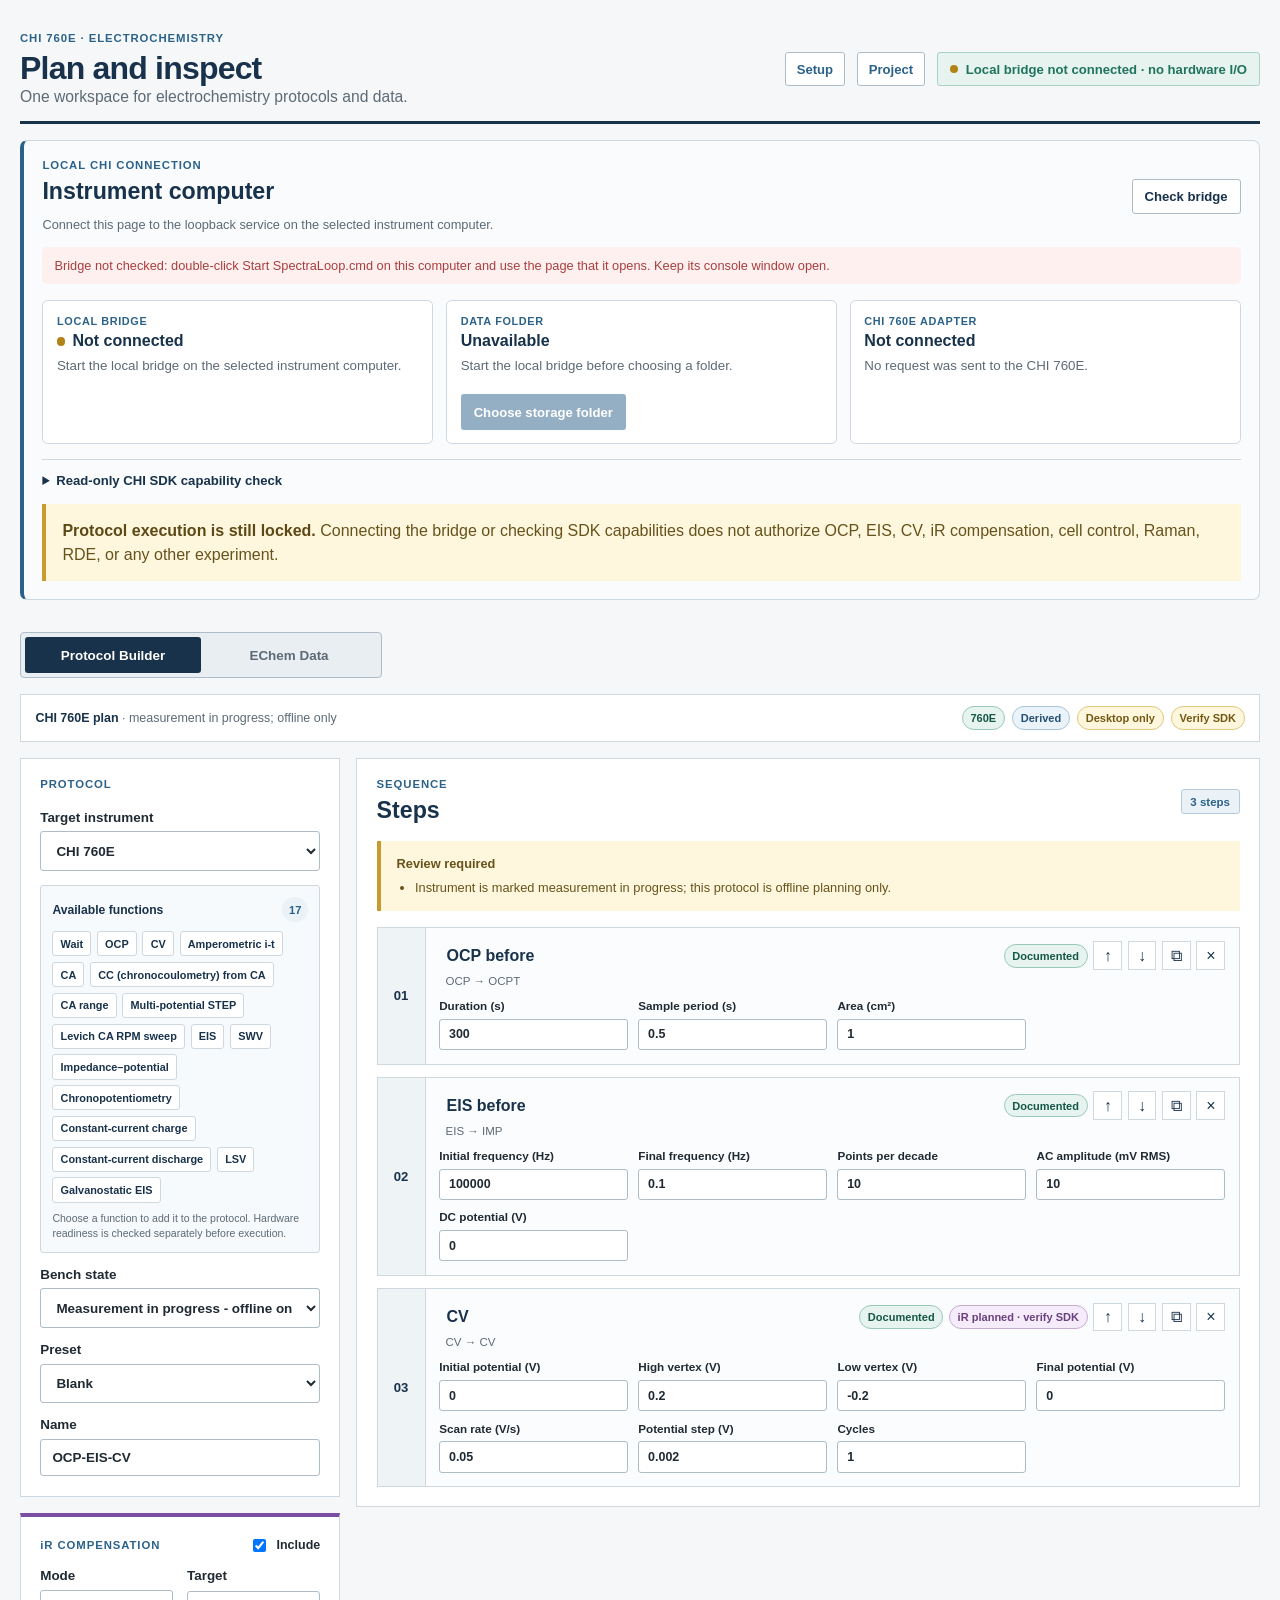
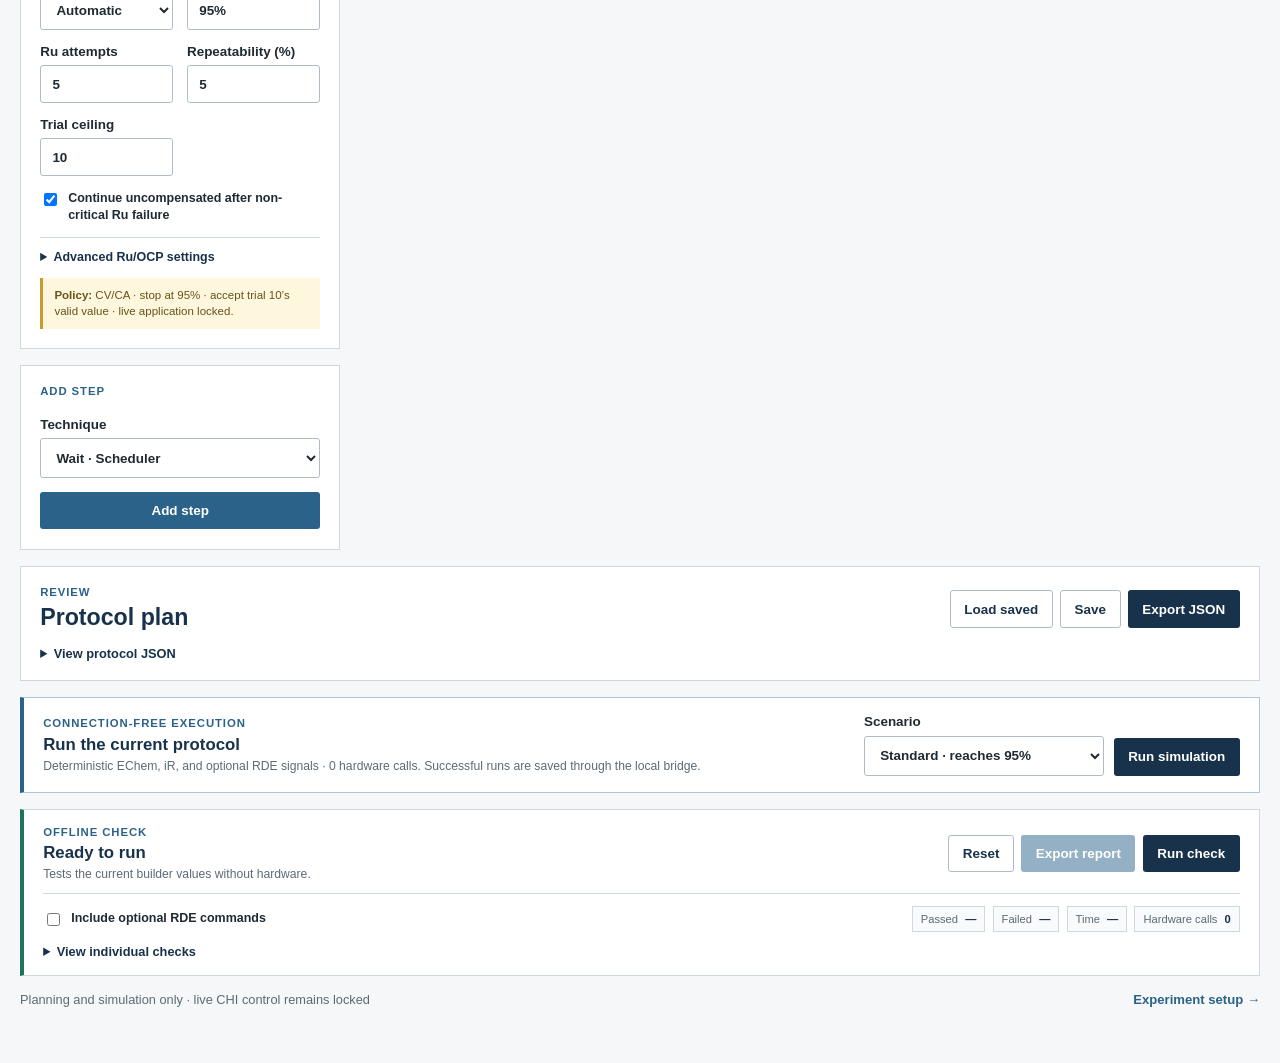
==== SpectraLoop/echem.html @ b23d64cd "Save EChem-only browser simulations" ====
<!doctype html>
<html lang="en">
  <head>
    <meta charset="utf-8" />
    <meta name="viewport" content="width=device-width, initial-scale=1" />
    <meta name="description" content="Build CHI 760B, 760D, and 760E protocols and inspect electrochemistry simulation data." />
    <title>SpectraLoop — Electrochemistry</title>
    <meta name="theme-color" content="#061b3b" />
    <link rel="icon" href="assets/favicon.png?v=2" type="image/png" sizes="512x512" />
    <link rel="stylesheet" href="styles.css?v=echem-ec-only-1" />
  </head>
  <body>
    <main class="shell wide-shell">
      <header class="hero compact-hero">
        <div class="title-block">
          <p class="eyebrow">CHI 760E · ELECTROCHEMISTRY</p>
          <h1>Plan and inspect</h1>
          <p class="subtitle">One workspace for electrochemistry protocols and data.</p>
        </div>
        <div class="header-actions">
          <a class="site-link" href="setup.html">Setup</a>
          <a class="site-link" href="index.html">Project</a>
          <div class="safe-status" id="echem-bridge-summary"><span class="status-dot amber"></span>Local bridge not connected · no hardware I/O</div>
        </div>
      </header>

      <section class="bridge-panel echem-bridge-panel" aria-labelledby="echem-bridge-heading">
        <div class="bridge-heading">
          <div>
            <p class="eyebrow">LOCAL CHI CONNECTION</p>
            <h2 id="echem-bridge-heading">Instrument computer</h2>
            <p class="card-note">Connect this page to the loopback service on the selected instrument computer.</p>
          </div>
          <button class="button ghost compact-button" id="echem-refresh-bridge" type="button">Check bridge</button>
        </div>
        <p id="echem-bridge-check-status" class="bridge-check-status" role="status" aria-live="polite">Bridge has not been contacted from this browser session.</p>
        <div class="bridge-grid">
          <div class="bridge-item">
            <span class="bridge-label">Local bridge</span>
            <strong id="echem-bridge-state"><span class="status-dot amber"></span>Not connected</strong>
            <small id="echem-bridge-detail">Open this page using <em>Start SpectraLoop.cmd</em> on the instrument computer.</small>
          </div>
          <div class="bridge-item">
            <span class="bridge-label">Data folder</span>
            <strong id="echem-storage-state">Not selected</strong>
            <small id="echem-storage-detail">The selected folder is managed locally and is not exposed to the public site.</small>
            <button class="button secondary compact-button" id="echem-select-storage" type="button" disabled>Choose storage folder</button>
          </div>
          <div class="bridge-item">
            <span class="bridge-label" id="echem-instrument-label">Selected CHI instrument</span>
            <strong id="echem-instrument-state">Not checked</strong>
            <small id="echem-instrument-detail">A verified 32-bit worker is required before checking SDK capabilities.</small>
          </div>
        </div>
        <details class="bridge-discovery-details" id="echem-sdk-discovery-details">
          <summary>Read-only CHI SDK capability check</summary>
          <fieldset class="identity-confirmations" id="echem-identity-confirmations" disabled>
            <legend>Confirm the physical bench state</legend>
            <label><input type="checkbox" data-echem-confirmation="identity_only" /> SDK check only; do not run an experiment.</label>
            <label><input type="checkbox" data-echem-confirmation="no_sample_connected" /> No sample or electrochemical cell is connected.</label>
            <label><input type="checkbox" data-echem-confirmation="electrode_leads_safe" /> Electrode leads are disconnected or safe.</label>
            <label><input type="checkbox" data-echem-confirmation="cell_output_off" /> CHI cell output is off.</label>
          </fieldset>
          <div class="bridge-actions">
            <button class="button primary" id="echem-discover-instrument" type="button" disabled>Check CHI SDK capabilities</button>
            <p id="echem-bridge-action-status" class="card-note" role="status" aria-live="polite">No hardware request has been made. Windows will request separate approval before an SDK capability call.</p>
          </div>
        </details>
        <aside class="safety-callout bridge-lock-note">
          <strong>Protocol execution is still locked.</strong>
          Connecting the bridge or checking SDK capabilities does not authorize OCP, EIS, CV, iR compensation, cell control, Raman, RDE, or any other experiment.
        </aside>
      </section>

      <section class="bridge-panel echem-bridge-panel" id="chi760d-runner-panel" aria-labelledby="chi760d-runner-heading" hidden>
        <div class="bridge-heading">
          <div>
            <p class="eyebrow">CHI 760D DESKTOP MACRO</p>
            <h2 id="chi760d-runner-heading">Internal dummy-cell commissioning series</h2>
            <p class="card-note">Up to eight bounded CV or wait steps, +/-0.25 V maximum, one cycle per CV. External samples remain locked.</p>
          </div>
          <strong id="chi760d-runner-state"><span class="status-dot amber"></span>Not checked</strong>
        </div>
        <p id="chi760d-runner-detail" class="bridge-check-status" role="status" aria-live="polite">Start the dedicated 760D bridge to inspect readiness.</p>
        <details class="bridge-discovery-details" id="chi760d-runner-details">
          <summary>Review and authorize the internal-dummy series</summary>
          <p class="card-note">Build an EChem-only series using bounded CV and wait steps, and disable iR compensation. Preparing writes a unique macro and data folder but does not start CHI.</p>
          <fieldset class="identity-confirmations" id="chi760d-run-confirmations" disabled>
            <legend>Confirm immediately before starting</legend>
            <label><input type="checkbox" data-chi760d-confirmation="internal_dummy_only" /> Use the CHI internal dummy cell only; no external sample.</label>
            <label><input type="checkbox" data-chi760d-confirmation="electrode_leads_disconnected" /> Electrode leads are physically disconnected.</label>
            <label><input type="checkbox" data-chi760d-confirmation="chi_desktop_closed" /> chi760d.exe is closed so the bridge can launch it.</label>
            <label><input type="checkbox" data-chi760d-confirmation="limits_reviewed" /> I reviewed the displayed potential and scan limits.</label>
            <label><input type="checkbox" data-chi760d-confirmation="stop_button_accessible" /> I am at the instrument PC and can use CHI's Stop button.</label>
          </fieldset>
          <div class="bridge-actions">
            <div class="button-row">
              <button class="button secondary" id="chi760d-prepare-run" type="button" disabled>Prepare series</button>
              <button class="button primary" id="chi760d-start-run" type="button" disabled>Start approved series</button>
            </div>
            <p id="chi760d-run-action-status" class="card-note" role="status" aria-live="polite">No 760D macro has been prepared.</p>
          </div>
        </details>
        <aside class="safety-callout bridge-lock-note">
          <strong>No web emergency stop yet.</strong>
          Keep the CHI desktop window visible and use its Stop button if required. External-cell protocols cannot be submitted through this workflow.
        </aside>
      </section>

      <nav class="echem-switch" role="tablist" aria-label="Electrochemistry workspace">
        <button class="active" type="button" role="tab" aria-selected="true" aria-controls="protocol-view" data-view-target="protocol">Protocol Builder</button>
        <button type="button" role="tab" aria-selected="false" aria-controls="data-view" data-view-target="data" tabindex="-1">EChem Data</button>
      </nav>

      <section id="protocol-view" role="tabpanel" data-echem-view="protocol">
        <div class="compact-context">
          <span><strong id="protocol-target-label">CHI 760E plan</strong> <span id="protocol-bench-label">· offline planning</span></span>
          <div class="legend" aria-label="Capability status legend">
            <span class="badge libec" id="protocol-libec-label">760E libec</span>
            <span class="badge derived">Derived</span>
            <span class="badge desktop">Desktop only</span>
            <span class="badge verify">Verify SDK</span>
          </div>
        </div>

        <div class="protocol-layout compact-protocol-layout">
          <aside class="protocol-sidebar">
            <section class="builder-panel">
              <p class="eyebrow">PROTOCOL</p>
              <label class="field">
                <span>Target instrument</span>
                <select id="protocol-model">
                  <option value="760B">CHI 760B</option>
                  <option value="760D">CHI 760D</option>
                  <option value="760E" selected>CHI 760E</option>
                </select>
              </label>
              <section class="model-function-panel" aria-live="polite" aria-labelledby="protocol-model-functions-heading">
                <div class="model-function-heading">
                  <span id="protocol-model-functions-heading">Available functions</span>
                  <strong id="protocol-model-function-count">0</strong>
                </div>
                <div class="model-function-list" id="protocol-model-functions"></div>
                <p id="protocol-model-function-note">Select an instrument to view its automation surface.</p>
              </section>
              <label class="field">
                <span>Bench state</span>
                <select id="protocol-bench-state">
                  <option value="busy" selected>Measurement in progress - offline only</option>
                  <option value="available">Available for approved commissioning</option>
                </select>
              </label>
              <label class="field">
                <span>Preset</span>
                <select id="protocol-preset">
                  <option value="chi760b-cv">760B CV plan</option>
                  <option value="chi760b-it">760B amperometric i-t plan</option>
                  <option value="chi760d-dummy">760D internal dummy CV</option>
                  <option value="ocp-eis-cv">OCP → EIS → CV</option>
                  <option value="ca-forward-backward">OCP/EIS + forward/backward CA</option>
                  <option value="orr-lsv">ORR OCP → LSV</option>
                  <option value="levich">Optional RDE · Levich CA sweep</option>
                  <option value="blank">Blank</option>
                </select>
              </label>
              <label class="field"><span>Name</span><input id="protocol-name" type="text" value="OCP-EIS-CV" /></label>
              <input id="raman-sync" type="hidden" value="none" />
            </section>

            <section class="builder-panel ir-panel compact-ir-panel">
              <div class="panel-title-row">
                <p class="eyebrow">iR COMPENSATION</p>
                <label class="toggle-label"><input id="ir-enabled" type="checkbox" checked /> Include</label>
              </div>
              <div class="grid two-column compact">
                <label class="field">
                  <span>Mode</span>
                  <select id="ir-mode">
                    <option value="automatic">Automatic</option>
                    <option value="positive_feedback">Positive feedback</option>
                    <option value="current_interrupt">Current interrupt</option>
                  </select>
                </label>
                <label class="field"><span>Target</span><input id="ir-fraction" type="text" value="95%" readonly /></label>
                <label class="field"><span>Ru attempts</span><input id="ir-retries" type="number" min="3" max="20" step="1" value="5" /></label>
                <label class="field"><span>Repeatability (%)</span><input id="ir-repeatability" type="number" min="0.1" max="50" step="0.1" value="5" /></label>
                <label class="field"><span>Trial ceiling</span><input id="ir-max-trials" type="number" min="10" max="10" step="1" value="10" readonly /></label>
              </div>
              <label class="check-row"><input id="ir-fallback" type="checkbox" checked /><span>Continue uncompensated after non-critical Ru failure</span></label>
              <details class="ir-advanced">
                <summary>Advanced Ru/OCP settings</summary>
                <div class="grid two-column compact">
                  <label class="field"><span>OCP minimum (s)</span><input id="ir-ocp-min" type="number" min="0" step="0.1" value="5" /></label>
                  <label class="field"><span>OCP timeout (s)</span><input id="ir-ocp-timeout" type="number" min="0.1" step="0.1" value="30" /></label>
                  <label class="field"><span>OCP sample (s)</span><input id="ir-ocp-sample" type="number" min="0.001" step="0.001" value="0.25" /></label>
                  <label class="field"><span>Stability window</span><input id="ir-ocp-window" type="number" min="2" step="1" value="5" /></label>
                  <label class="field"><span>Stability limit (mV)</span><input id="ir-ocp-limit" type="number" min="0.001" step="0.1" value="5" /></label>
                  <label class="field"><span>Absolute limit (V)</span><input id="ir-ocp-abs" type="number" min="0.001" step="0.1" value="2.5" /></label>
                  <label class="field"><span>Ru frequency (Hz)</span><input id="ir-ru-frequency" type="number" min="0.001" step="1" value="100000" /></label>
                  <label class="field"><span>AC amplitude (mV)</span><input id="ir-ru-amplitude" type="number" min="0.001" step="0.1" value="5" /></label>
                  <label class="field"><span>Settle time (s)</span><input id="ir-ru-settle" type="number" min="0" step="0.1" value="0.5" /></label>
                </div>
              </details>
              <p class="policy-line"><strong>Policy:</strong> CV/CA · stop at 95% · accept trial 10’s valid value · live application locked.</p>
            </section>

            <section class="builder-panel">
              <p class="eyebrow">ADD STEP</p>
              <label class="field"><span>Technique</span><select id="new-step-kind"></select></label>
              <button id="add-step" class="button secondary full-button" type="button">Add step</button>
            </section>
          </aside>

          <section class="protocol-workspace" aria-label="Protocol steps">
            <div class="workspace-heading">
              <div><p class="eyebrow">SEQUENCE</p><h2>Steps</h2></div>
              <span id="step-count" class="count-chip">0 steps</span>
            </div>
            <div id="protocol-warnings" class="protocol-warnings" role="status" aria-live="polite"></div>
            <div id="step-list" class="step-list"></div>
          </section>
        </div>

        <section class="export-panel" aria-labelledby="export-title">
          <div class="workspace-heading">
            <div><p class="eyebrow">REVIEW</p><h2 id="export-title">Protocol plan</h2></div>
            <div class="button-row">
              <button id="load-protocol" class="button ghost" type="button">Load saved</button>
              <button id="save-protocol" class="button ghost" type="button">Save</button>
              <button id="export-protocol" class="button primary" type="button">Export JSON</button>
            </div>
          </div>
          <details class="plan-details">
            <summary>View protocol JSON</summary>
            <pre id="protocol-preview" class="config-preview protocol-preview" aria-label="Protocol JSON preview"></pre>
          </details>
        </section>

        <section class="simulation-runner" aria-labelledby="simulation-runner-title">
          <div>
            <p class="eyebrow">CONNECTION-FREE EXECUTION</p>
            <h2 id="simulation-runner-title">Run the current protocol</h2>
            <p id="simulation-builder-status" role="status" aria-live="polite">Deterministic EChem, iR, and optional RDE signals · 0 hardware calls. Successful runs are saved through the local bridge.</p>
          </div>
          <div class="simulation-controls">
            <label class="field compact-control">
              <span>Scenario</span>
              <select id="simulation-scenario">
                <option value="standard">Standard · reaches 95%</option>
                <option value="trial_10">iR · accept trial 10</option>
                <option value="ru_failure">Fault · Ru unavailable</option>
                <option value="acquisition_failure">Fault · acquisition stops</option>
                <option value="cleanup_failure">Fault · cleanup fails</option>
              </select>
            </label>
            <button id="run-simulation" class="button primary" type="button">Run simulation</button>
          </div>
        </section>

        <section id="offline-checks" class="inline-smoke" aria-labelledby="smoke-status">
          <div class="inline-smoke-heading">
            <div><p class="eyebrow">OFFLINE CHECK</p><h2 id="smoke-status">Ready to run</h2><p id="smoke-source">Tests the current builder values without hardware.</p></div>
            <div class="button-row">
              <button id="reset-smoke" class="button ghost" type="button">Reset</button>
              <button id="export-smoke" class="button secondary" type="button" disabled>Export report</button>
              <button id="run-smoke" class="button primary" type="button">Run check</button>
            </div>
          </div>
          <div id="smoke-status-panel" class="inline-smoke-status">
            <input id="use-saved-protocol" type="checkbox" checked hidden />
            <label class="check-row"><input id="smoke-rde" type="checkbox" /> Include optional RDE commands</label>
            <div class="inline-smoke-metrics" aria-label="Offline check summary">
              <span>Passed <strong id="smoke-passed">—</strong></span>
              <span>Failed <strong id="smoke-failed">—</strong></span>
              <span>Time <strong id="smoke-duration">—</strong></span>
              <span>Hardware calls <strong id="smoke-hardware">0</strong></span>
            </div>
          </div>
          <details id="smoke-details" class="smoke-details">
            <summary>View individual checks</summary>
            <div id="smoke-results" class="smoke-results" aria-live="polite"></div>
          </details>
        </section>
      </section>

      <section id="data-view" role="tabpanel" data-echem-view="data" hidden>
        <div class="data-toolbar">
          <div><strong id="simulation-session-title">Static preview</strong><span id="simulation-session-status">EChem simulation · timing unverified</span></div>
          <div class="simulation-data-controls">
            <span id="simulation-session-state" class="count-chip">Complete</span>
            <label class="field inline-field"><span>Replay speed</span><select id="playback-speed"><option value="1">1×</option><option value="10" selected>10×</option><option value="50">50×</option><option value="200">200×</option></select></label>
            <button id="replay-simulation" class="button ghost" type="button">Replay</button>
            <button id="export-session" class="button primary" type="button">Export JSON</button>
          </div>
        </div>

        <div class="synchronized-plots" aria-label="Electrochemistry plot">
          <section class="timeline-panel" aria-labelledby="timeline-title">
            <div class="workspace-heading"><div><p class="eyebrow">ELECTROCHEMISTRY</p><h2 id="timeline-title">Potential and current</h2></div><span class="count-chip">Shared time</span></div>
            <canvas id="timeline-canvas" class="data-canvas" width="680" height="350" aria-label="Simulated electrochemistry potential and current versus time"></canvas>
            <div class="playback-controls">
              <button id="play-toggle" class="button secondary" type="button">Play</button>
              <input id="time-slider" type="range" min="0" max="120" step="0.1" value="0" aria-label="Selected elapsed time" />
              <output id="time-output" for="time-slider">0.0 / 120.0 s</output>
            </div>
          </section>
        </div>
      </section>

      <footer class="page-footer">
        <span>Planning and simulation only · live CHI control remains locked</span>
        <a href="setup.html">Experiment setup →</a>
      </footer>
    </main>
    <script src="bridge-client.js?v=echem-bridge-6"></script>
    <script src="echem-bridge.js?v=echem-bridge-9"></script>
    <script src="protocols.js?v=echem-models-4"></script>
    <script src="smoke-test.js?v=echem-simulator-2"></script>
    <script src="simulator.js?v=echem-simulator-4"></script>
    <script src="monitor.js?v=echem-ec-only-1"></script>
    <script src="echem.js?v=echem-simulator-4"></script>
  </body>
</html>
---- SpectraLoop/styles.css ----
:root {
  color-scheme: light;
  --navy: #18324b;
  --blue: #2b628a;
  --blue-soft: #eaf2f7;
  --ink: #202a33;
  --muted: #5d6a75;
  --canvas: #f5f7f8;
  --panel: #ffffff;
  --line: #cfd8df;
  --line-dark: #aebcc7;
  --safe: #20735d;
  --safe-soft: #e6f3ef;
  --warning: #795d14;
  --warning-soft: #fff7dd;
  --danger: #aa3e3e;
  font-family: Arial, Helvetica, sans-serif;
}

* { box-sizing: border-box; }
[hidden] { display: none !important; }
body { margin: 0; min-width: 320px; color: var(--ink); background: var(--canvas); }
button, input, select { font: inherit; }
.shell { width: min(1100px, calc(100% - 2.5rem)); margin: 0 auto; padding: 2rem 0 3.5rem; }
.hero, .intro, .actions { display: flex; align-items: center; justify-content: space-between; gap: 1.5rem; }
.hero { padding: 0 0 1.25rem; border-bottom: 3px solid var(--navy); }
.eyebrow { margin: 0 0 0.35rem; color: var(--blue); font-size: 0.71rem; font-weight: 700; letter-spacing: 0.08em; }
h1, h2, h3, p { margin-top: 0; }
h1 { margin-bottom: 0.1rem; color: var(--navy); font-size: 2rem; font-weight: 700; letter-spacing: -0.025em; }
h2 { margin-bottom: 0.6rem; color: var(--navy); font-size: 1.45rem; line-height: 1.25; }
h3 { margin-bottom: 0.4rem; color: var(--navy); font-size: 1rem; }
.subtitle { margin-bottom: 0; color: var(--muted); font-size: 0.98rem; }
.intro p, .field small, .card-note, .review-copy, .hardware-summary p, .processing-panel p, .data-contract p { color: var(--muted); line-height: 1.5; }

.safe-status { display: flex; align-items: center; gap: 0.5rem; padding: 0.55rem 0.75rem; color: var(--safe); border: 1px solid #a8d2c5; background: var(--safe-soft); border-radius: 3px; font-size: 0.82rem; font-weight: 600; }
.status-dot { display: inline-block; width: 0.52rem; height: 0.52rem; border-radius: 50%; background: var(--safe); flex: 0 0 auto; }
.status-dot.amber { background: #b28217; }
.header-actions { display: flex; align-items: center; justify-content: end; gap: 0.7rem; }
.site-link, .page-footer a { color: var(--blue); font-size: 0.82rem; font-weight: 700; text-decoration: none; }.site-link { padding: 0.55rem 0.7rem; border: 1px solid var(--line-dark); background: #fff; border-radius: 3px; }.site-link:hover, .page-footer a:hover { color: var(--navy); text-decoration: underline; }

.intro { margin-top: 1.4rem; padding: 1.3rem 1.5rem; border: 1px solid var(--line); background: var(--panel); }
.intro > div:first-child { max-width: 44rem; }.intro h2 { margin-bottom: 0.45rem; }.intro p:last-child { margin-bottom: 0; }
.progress { display: grid; grid-template-columns: auto 1.7rem auto 1.7rem auto; align-items: center; min-width: 13rem; color: var(--muted); text-align: center; }
.progress span { display: grid; place-items: center; width: 1.65rem; height: 1.65rem; border: 1px solid var(--line-dark); border-radius: 50%; font-size: 0.78rem; font-weight: 700; }
.progress span.active { color: #fff; border-color: var(--navy); background: var(--navy); }.progress i { height: 1px; background: var(--line-dark); }
.progress small { grid-column: 1 / -1; padding-top: 0.45rem; font-size: 0.67rem; }

.section-tabs { display: flex; gap: 0; margin: 1.6rem 0 0; overflow-x: auto; border-bottom: 1px solid var(--line-dark); }
.tab { padding: 0.8rem 1rem; border: 0; border-bottom: 3px solid transparent; color: var(--muted); background: transparent; cursor: pointer; white-space: nowrap; font-size: 0.86rem; }
.tab:hover { color: var(--navy); background: #eef3f6; }.tab.active { color: var(--navy); border-bottom-color: var(--blue); font-weight: 700; }.tab span { margin-left: 0.45rem; }

.setup-section { min-height: 25rem; padding: 1.75rem; border: 1px solid var(--line); border-top: 0; background: var(--panel); }
.section-heading { display: flex; align-items: center; gap: 0.85rem; margin-bottom: 1.55rem; }
.section-number { display: grid; place-items: center; width: 2.15rem; height: 2.15rem; color: var(--navy); border: 1px solid var(--line-dark); background: #f5f8fa; border-radius: 3px; font-size: 0.82rem; font-weight: 700; }
.section-heading h2 { margin-bottom: 0; }
.grid { display: grid; gap: 1rem; }.two-column { grid-template-columns: repeat(2, minmax(0, 1fr)); }.three-column { grid-template-columns: repeat(3, minmax(0, 1fr)); }
.field { display: grid; gap: 0.42rem; color: var(--ink); font-size: 0.84rem; font-weight: 700; }.field small { font-size: 0.74rem; font-weight: 400; }
.field input, .field select { width: 100%; padding: 0.65rem 0.7rem; color: var(--ink); border: 1px solid var(--line-dark); border-radius: 3px; outline: none; background: #fff; }
.field input:focus, .field select:focus { border-color: var(--blue); box-shadow: 0 0 0 2px rgba(43, 98, 138, 0.14); }.field input:invalid { border-color: var(--danger); }

.capability-card { display: grid; grid-template-columns: 1.1fr 1.9fr; gap: 1.25rem; margin-top: 1.5rem; padding: 1.15rem; border: 1px solid var(--line); background: #f8fafb; }
.capability-card h3 { margin-bottom: 0; }.capability-summary { margin: 0.45rem 0 0; color: var(--muted); font-size: 0.78rem; }.capability-list { display: grid; grid-template-columns: repeat(auto-fit, minmax(9.5rem, 1fr)); gap: 0.55rem; align-content: start; margin: 0; padding: 0; list-style: none; }
.capability-list li { display: grid; gap: 0.2rem; padding: 0.55rem 0.65rem; border: 1px solid var(--line); border-radius: 3px; color: var(--muted); background: #fff; font-size: 0.78rem; }.capability-list li strong { color: inherit; }.capability-list li small { font-size: 0.66rem; font-weight: 600; text-transform: uppercase; letter-spacing: 0.035em; opacity: 0.8; }
.capability-list li.direct { color: #264f75; border-color: #abc5d9; background: #eaf3f9; font-weight: 700; }.capability-list li.commissioning { color: #155847; border-color: #78b4a2; background: var(--safe-soft); }.capability-list li.derived { color: #264f75; border-color: #abc5d9; background: #eaf3f9; }.capability-list li.desktop, .capability-list li.verify { color: #725713; border-color: #dfc77d; background: var(--warning-soft); }.card-note { grid-column: 1 / -1; margin: 0; font-size: 0.8rem; }
.hardware-summary { display: flex; align-items: start; gap: 0.7rem; margin-bottom: 1.25rem; padding: 0.8rem 0.9rem; border: 1px solid #e5d29a; border-radius: 3px; background: var(--warning-soft); }
.hardware-summary p { margin: 0; color: #67541b; font-size: 0.84rem; }
.processing-panel { margin-top: 1.5rem; padding: 1.15rem; border: 1px solid var(--line); background: #f8fafb; }.processing-panel > div:first-child { margin-bottom: 1rem; }.processing-panel p { margin-bottom: 0; }.compact { gap: 0.85rem; }
.safety-callout { margin-top: 1.5rem; padding: 0.9rem 1rem; color: #66521b; border-left: 4px solid #c99a2e; background: var(--warning-soft); line-height: 1.5; }.safety-callout strong { color: #5d4916; }
.data-contract { display: flex; gap: 0.9rem; margin-top: 1.5rem; padding: 1.1rem; border: 1px solid var(--line); background: #f8fafb; }.data-contract h3, .data-contract p { margin-bottom: 0.3rem; }
.contract-icon { display: grid; place-items: center; width: 2.1rem; height: 2.1rem; color: var(--navy); border: 1px solid var(--line-dark); border-radius: 3px; background: #eef3f6; font-size: 1rem; }
.config-preview { min-height: 20rem; margin: 1.25rem 0 0; padding: 1rem; overflow: auto; color: #203d55; border: 1px solid var(--line-dark); border-radius: 3px; background: #f8fafb; font: 0.78rem/1.5 ui-monospace, SFMono-Regular, Menlo, Consolas, monospace; }
.actions { margin-top: 1rem; padding: 0.9rem 0 0; }.form-status { margin-bottom: 0; color: var(--muted); font-size: 0.82rem; }.actions > div { display: flex; flex-wrap: wrap; justify-content: end; gap: 0.55rem; }
.button { padding: 0.65rem 0.85rem; border: 1px solid transparent; border-radius: 3px; font-size: 0.84rem; font-weight: 700; cursor: pointer; }.button.primary { color: #fff; background: var(--navy); }.button.secondary { color: #fff; background: var(--blue); }.button.ghost { color: var(--navy); border-color: var(--line-dark); background: #fff; }.button:hover { filter: brightness(0.96); }.button:disabled { cursor: not-allowed; filter: none; opacity: 0.5; }

.intro-page { margin-top: 1.4rem; padding: 1.75rem; border: 1px solid var(--line); background: var(--panel); }.intro-page > h2 { max-width: 42rem; margin-top: 1.7rem; }.lead-copy { max-width: 48rem; color: var(--muted); line-height: 1.55; }
.intro-title-block { display: grid; grid-template-columns: 5.25rem minmax(0, 1fr); column-gap: 0.9rem; align-items: center; min-height: 5.25rem; }.brand-logo { grid-row: span 3; display: block; width: 5.25rem; height: 5.25rem; object-fit: contain; border: 1px solid #28496b; border-radius: 3px; background: #061a36; }.intro-title-block .eyebrow, .intro-title-block h1, .intro-title-block .subtitle { grid-column: 2; }
.under-construction { display: flex; align-items: flex-start; gap: 0.75rem; padding: 0.9rem 1rem; border: 1px solid #e5d29a; border-left: 4px solid #c99a2e; background: var(--warning-soft); }.under-construction strong { color: #5d4916; font-size: 0.9rem; }.under-construction p { margin: 0.25rem 0 0; color: #67541b; font-size: 0.84rem; line-height: 1.5; }
.intro-grid { display: grid; grid-template-columns: repeat(3, minmax(0, 1fr)); gap: 1rem; margin-top: 1.7rem; }.topic-card { padding: 1.1rem; border: 1px solid var(--line); background: #f8fafb; }.topic-card h3 { min-height: 2.4rem; }.topic-card p:last-child { margin-bottom: 0; color: var(--muted); font-size: 0.86rem; line-height: 1.55; }
.project-status { display: grid; grid-template-columns: 1fr 1.4fr; gap: 1rem 1.5rem; margin-top: 1.5rem; padding: 1.15rem; border: 1px solid #b9cfdd; background: var(--blue-soft); }.project-status h3 { margin-bottom: 0; }.project-status ul { margin: 0; padding-left: 1.2rem; color: var(--ink); font-size: 0.88rem; line-height: 1.6; }.project-status p:last-child { grid-column: 1 / -1; margin: 0; color: var(--muted); font-size: 0.82rem; line-height: 1.5; }
.discovery-panel { margin-top: 1rem; padding: 1.15rem; border: 1px solid var(--line); background: #f8fafb; }.discovery-panel h3 { margin-bottom: 0.65rem; }.discovery-panel ul { margin: 0; padding-left: 1.25rem; color: var(--muted); line-height: 1.6; }.discovery-panel li + li { margin-top: 0.4rem; }
.public-invitation { margin-top: 1rem; padding: 1.15rem; border-left: 4px solid var(--blue); background: #f8fafb; }.public-invitation h3 { margin-bottom: 0.45rem; }.public-invitation p { max-width: 45rem; margin-bottom: 1rem; color: var(--muted); line-height: 1.55; }.public-invitation .button { display: inline-block; text-decoration: none; }
.concept-hero { margin-top: 1.25rem; padding: 1.35rem; color: #fff; background: #16345a; }.concept-hero .eyebrow { color: #b9d7ee; }.concept-hero h2 { max-width: 46rem; margin-bottom: 0.55rem; color: #fff; font-size: 1.65rem; }.concept-hero > p { max-width: 48rem; margin-bottom: 0; color: #e2ebf2; line-height: 1.55; }.adaptive-loop { display: flex; align-items: center; gap: 0.7rem; margin: 1.25rem 0 0.6rem; padding: 0; list-style: none; }.adaptive-loop li { display: flex; align-items: center; gap: 0.7rem; color: #18324b; font-size: 0.86rem; font-weight: 700; }.adaptive-loop li:not(:last-child)::after { color: #9fb2c6; content: "→"; font-size: 1.25rem; }.adaptive-loop li { padding: 0.6rem 0.75rem; background: #eaf2f7; }.adaptive-loop li:not(:last-child) { padding-right: 0.15rem; }.adaptive-loop li:not(:last-child)::after { margin-left: 0.3rem; }.loop-note { color: #b9d7ee !important; font-size: 0.8rem; }
.concept-grid { display: grid; grid-template-columns: repeat(3, minmax(0, 1fr)); gap: 1rem; margin-top: 1rem; }.concept-card { padding: 1.15rem; border: 1px solid var(--line); border-top: 4px solid #e56422; background: #fff; }.concept-card h3 { min-height: 2.45rem; margin-bottom: 0.7rem; }.concept-card ul { margin: 0; padding-left: 1.1rem; color: var(--muted); font-size: 0.86rem; line-height: 1.55; }.concept-card li + li { margin-top: 0.45rem; }.public-setup-link { display: inline-block; margin-top: 1rem; text-decoration: none; }
.page-footer { display: flex; justify-content: space-between; gap: 1rem; padding: 1rem 0 0; color: var(--muted); font-size: 0.8rem; }

/* CHI protocol studio */
.wide-shell { width: min(1380px, calc(100% - 2.5rem)); }
.compact-hero { padding-bottom: 0.9rem; }.echem-switch { display: inline-flex; margin-top: 1rem; padding: 0.25rem; border: 1px solid var(--line-dark); border-radius: 4px; background: #e9eef2; }.echem-switch button { min-width: 11rem; padding: 0.65rem 1rem; border: 0; border-radius: 3px; color: var(--muted); background: transparent; cursor: pointer; font-size: 0.84rem; font-weight: 700; }.echem-switch button.active { color: #fff; background: var(--navy); }.echem-switch button:focus-visible { outline: 2px solid var(--blue); outline-offset: 2px; }.compact-context, .data-toolbar { display: flex; align-items: center; justify-content: space-between; gap: 1rem; margin-top: 1rem; padding: 0.7rem 0.9rem; border: 1px solid var(--line); background: var(--panel); color: var(--muted); font-size: 0.78rem; }.compact-context strong, .data-toolbar strong { color: var(--navy); }.compact-protocol-layout { margin-top: 0.75rem; }.compact-ir-panel .panel-title-row > .eyebrow { margin-bottom: 0; }.policy-line { margin: 0; padding: 0.6rem 0.7rem; color: #66521b; border-left: 3px solid #c99a2e; background: var(--warning-soft); font-size: 0.72rem; line-height: 1.4; }.plan-details { margin-top: 0.85rem; }.plan-details > summary, .smoke-details > summary { color: var(--navy); cursor: pointer; font-size: 0.8rem; font-weight: 700; }.plan-details .protocol-preview { margin-top: 0.75rem; }.data-toolbar > div { display: flex; align-items: baseline; gap: 0.65rem; }.data-toolbar span { color: var(--muted); }.compact-contract { padding-block: 0.9rem; }
.protocol-summary, .sync-banner, .contract-panel { display: flex; align-items: center; justify-content: space-between; gap: 2rem; margin-top: 1.4rem; padding: 1.25rem 1.4rem; border: 1px solid var(--line); background: var(--panel); }
.protocol-summary > div:first-child, .sync-banner > div:first-child, .contract-panel > div:first-child { max-width: 54rem; }.protocol-summary p:last-child, .sync-banner p:last-child, .contract-panel p:last-child { margin: 0; color: var(--muted); line-height: 1.5; }
.legend, .button-row { display: flex; flex-wrap: wrap; justify-content: flex-end; gap: 0.45rem; }
.badge { display: inline-flex; align-items: center; padding: 0.3rem 0.48rem; border: 1px solid var(--line); border-radius: 999px; background: #fff; color: var(--muted); font-size: 0.69rem; font-weight: 700; white-space: nowrap; }
.badge.libec { color: #155847; border-color: #9ac9bb; background: var(--safe-soft); }.badge.derived { color: #264f75; border-color: #abc5d9; background: #eaf3f9; }.badge.desktop, .badge.verify { color: #725713; border-color: #dfc77d; background: var(--warning-soft); }.badge.orchestration { color: #515e69; background: #f1f4f6; }.badge.ir { color: #6a407f; border-color: #c6acd3; background: #f5ebfa; }
.protocol-layout { display: grid; grid-template-columns: minmax(270px, 0.78fr) minmax(0, 2.2fr); gap: 1rem; margin-top: 1rem; align-items: start; }.protocol-sidebar { display: grid; gap: 1rem; position: sticky; top: 1rem; }.builder-panel, .protocol-workspace, .export-panel, .timeline-panel, .spectrum-panel, .event-panel { padding: 1.2rem; border: 1px solid var(--line); background: var(--panel); }.builder-panel { display: grid; gap: 0.85rem; }.builder-panel h3 { margin: 0; }.panel-title-row, .workspace-heading { display: flex; align-items: center; justify-content: space-between; gap: 1rem; }.workspace-heading h2 { margin-bottom: 0; }.toggle-label, .check-row { display: flex; align-items: center; gap: 0.5rem; color: var(--ink); font-size: 0.78rem; font-weight: 700; }.check-row { align-items: flex-start; line-height: 1.35; }.micro-note { margin: 0; color: var(--muted); font-size: 0.75rem; line-height: 1.5; }.full-button { width: 100%; }.count-chip { padding: 0.35rem 0.55rem; color: var(--blue); border: 1px solid #b5cada; background: var(--blue-soft); border-radius: 3px; font-size: 0.72rem; font-weight: 700; }
.model-function-panel { padding: 0.7rem; border: 1px solid var(--line); border-radius: 3px; background: #f7fafc; }.model-function-heading { display: flex; align-items: center; justify-content: space-between; gap: 0.75rem; color: var(--navy); font-size: 0.76rem; font-weight: 800; }.model-function-heading strong { display: grid; place-items: center; min-width: 1.6rem; height: 1.6rem; border-radius: 999px; color: var(--blue); background: var(--blue-soft); font-size: 0.7rem; }.model-function-list { display: flex; flex-wrap: wrap; gap: 0.35rem; margin-top: 0.55rem; }.model-function { display: inline-grid; gap: 0.08rem; padding: 0.35rem 0.45rem; border: 1px solid var(--line); border-radius: 3px; background: #fff; font-size: 0.68rem; }.model-function strong { color: var(--navy); }.model-function small { color: var(--muted); font-size: 0.58rem; text-transform: uppercase; letter-spacing: 0.03em; }.model-function.libec { border-color: #abc5d9; background: #eaf3f9; }.model-function.commissioning { border-color: #78b4a2; background: var(--safe-soft); }.model-function.derived { border-color: #abc5d9; background: #eaf3f9; }.model-function.desktop, .model-function.verify { border-color: #dfc77d; background: var(--warning-soft); }.model-function.orchestration { background: #f1f4f6; }.model-function-panel > p { margin: 0.55rem 0 0; color: var(--muted); font-size: 0.66rem; line-height: 1.4; }
.protocol-warnings { margin: 1rem 0; padding: 0.85rem 1rem; color: #66521b; border-left: 4px solid #c99a2e; background: var(--warning-soft); font-size: 0.8rem; line-height: 1.45; }.protocol-warnings:empty { display: none; }.protocol-warnings ul { margin: 0.35rem 0 0; padding-left: 1.15rem; }.step-list { display: grid; gap: 0.75rem; }.protocol-step { display: grid; grid-template-columns: 3rem minmax(0, 1fr); border: 1px solid var(--line); background: #fbfcfd; }.step-index { display: grid; place-items: center; color: var(--navy); border-right: 1px solid var(--line); background: #eef3f6; font-size: 0.82rem; font-weight: 700; }.step-body { padding: 0.85rem; }.step-heading { display: flex; align-items: flex-start; justify-content: space-between; gap: 1rem; }.step-name { width: min(28rem, 100%); padding: 0.3rem 0.4rem; color: var(--navy); border: 1px solid transparent; background: transparent; font-weight: 700; }.step-name:focus { border-color: var(--blue); background: #fff; outline: none; }.step-mapping { display: block; margin: 0.25rem 0 0 0.4rem; color: var(--muted); font-size: 0.72rem; }.step-actions { display: flex; align-items: center; flex-wrap: wrap; justify-content: flex-end; gap: 0.35rem; }.step-actions button { min-width: 1.8rem; min-height: 1.8rem; color: var(--navy); border: 1px solid var(--line); background: #fff; cursor: pointer; }.step-fields { display: grid; grid-template-columns: repeat(4, minmax(120px, 1fr)); gap: 0.65rem; margin-top: 0.75rem; }.compact-field { font-size: 0.73rem; }.compact-field input { padding: 0.48rem 0.55rem; font-size: 0.78rem; }.empty-state { padding: 3rem 1rem; color: var(--muted); border: 1px dashed var(--line-dark); text-align: center; }.empty-state h3 { margin-bottom: 0.4rem; }.export-panel { margin-top: 1rem; }.protocol-preview { max-height: 34rem; min-height: 14rem; }.ir-panel { border-top: 4px solid #7a4fa1; }
.protocol-warnings.has-errors { color: #7c2727; border-left-color: var(--danger); background: #fff0f0; }
.ir-advanced { border-top: 1px solid var(--line); padding-top: 0.75rem; }.ir-advanced summary { color: var(--navy); cursor: pointer; font-size: 0.78rem; font-weight: 700; }.ir-advanced .grid { margin-top: 0.75rem; }
.simulation-runner { display: flex; align-items: center; justify-content: space-between; gap: 1.5rem; margin-top: 1rem; padding: 1rem 1.2rem; border: 1px solid #abc5d9; border-left: 4px solid var(--blue); background: var(--panel); }.simulation-runner h2 { margin-bottom: 0.2rem; font-size: 1.05rem; }.simulation-runner p:last-child { margin-bottom: 0; color: var(--muted); font-size: 0.76rem; }.simulation-controls, .simulation-data-controls { display: flex; align-items: end; justify-content: flex-end; gap: 0.6rem; }.compact-control { min-width: 15rem; }.inline-field { display: flex; align-items: center; gap: 0.5rem; white-space: nowrap; }.inline-field select { width: auto; padding: 0.45rem 0.55rem; }.count-chip.failed { color: #8b2929; border-color: #e0aaaa; background: #fff0f0; }.count-chip.stale { color: #725713; border-color: #dfc77d; background: var(--warning-soft); }

/* Synchronized data preview */
.synchronized-plots { display: grid; grid-template-columns: minmax(0, 1fr); gap: 1rem; margin-top: 1rem; align-items: start; }.synchronized-plots .timeline-panel, .synchronized-plots .spectrum-panel { min-width: 0; margin-top: 0; padding: 1rem; }.data-canvas { display: block; width: 100%; height: auto; margin-top: 0.8rem; border: 1px solid var(--line); background: #fff; cursor: crosshair; }.playback-controls { display: grid; grid-template-columns: auto minmax(10rem, 1fr) auto; align-items: center; gap: 0.8rem; margin-top: 0.8rem; }.playback-controls input { width: 100%; }.playback-controls output { min-width: 8.5rem; color: var(--muted); font: 0.77rem ui-monospace, SFMono-Regular, Menlo, Consolas, monospace; }

/* Offline browser smoke test */
.inline-smoke { margin-top: 1rem; padding: 1rem 1.2rem; border: 1px solid var(--line); border-left: 4px solid var(--safe); background: var(--panel); }.inline-smoke-heading { display: flex; align-items: center; justify-content: space-between; gap: 1rem; }.inline-smoke-heading h2 { margin-bottom: 0.2rem; font-size: 1.05rem; }.inline-smoke-heading p:last-child { margin-bottom: 0; color: var(--muted); font-size: 0.76rem; }.inline-smoke-status { display: flex; align-items: center; justify-content: space-between; gap: 1rem; margin-top: 0.75rem; padding-top: 0.75rem; border-top: 1px solid var(--line); }.inline-smoke-status.failed { color: var(--danger); }.inline-smoke-metrics { display: flex; flex-wrap: wrap; justify-content: flex-end; gap: 0.45rem; }.inline-smoke-metrics span { padding: 0.35rem 0.5rem; color: var(--muted); border: 1px solid var(--line); background: #f8fafb; font-size: 0.7rem; }.inline-smoke-metrics strong { margin-left: 0.25rem; color: var(--navy); }.smoke-details { margin-top: 0.8rem; }.smoke-details[open] > summary { margin-bottom: 0.7rem; }
.smoke-status-panel { display: flex; align-items: center; justify-content: space-between; gap: 2rem; margin-top: 1.4rem; padding: 1.25rem 1.4rem; border: 1px solid #a8d2c5; border-left: 4px solid var(--safe); background: var(--safe-soft); }.smoke-status-panel.failed { border-color: #e0aaaa; border-left-color: var(--danger); background: #fff0f0; }.smoke-status-panel h2 { margin-bottom: 0.35rem; }.smoke-status-panel p:last-child { margin-bottom: 0; color: var(--muted); font-size: 0.82rem; }.smoke-controls { display: grid; justify-items: end; gap: 0.65rem; min-width: min(100%, 31rem); }.smoke-metrics { display: grid; grid-template-columns: repeat(4, minmax(0, 1fr)); gap: 0.75rem; margin-top: 1rem; }.smoke-scope { display: grid; grid-template-columns: minmax(15rem, 0.75fr) minmax(0, 2fr); gap: 1.5rem; margin-top: 1rem; padding: 1rem 1.2rem; border: 1px solid #dfc77d; background: var(--warning-soft); }.smoke-scope h2, .smoke-scope p { margin-bottom: 0; }.smoke-scope p { color: #66521b; font-size: 0.82rem; line-height: 1.5; }.smoke-workspace { margin-top: 1rem; padding: 1.2rem; border: 1px solid var(--line); background: var(--panel); }.smoke-results { display: grid; grid-template-columns: repeat(2, minmax(0, 1fr)); gap: 0.7rem; margin-top: 1rem; }.smoke-result { display: grid; grid-template-columns: 4.25rem minmax(0, 1fr); min-height: 8rem; border: 1px solid var(--line); border-left-width: 4px; background: #fbfcfd; }.smoke-result > div { padding: 0.85rem; }.smoke-result small { color: var(--muted); font-size: 0.68rem; }.smoke-result h3 { margin: 0.25rem 0 0.4rem; }.smoke-result p { margin: 0; color: var(--muted); font-size: 0.78rem; line-height: 1.45; }.smoke-state { display: grid; place-items: center; padding: 0.5rem; border-right: 1px solid var(--line); color: var(--muted); background: #eef2f4; font-size: 0.67rem; font-weight: 800; letter-spacing: 0.05em; writing-mode: vertical-rl; transform: rotate(180deg); }.smoke-result.passed { border-left-color: var(--safe); }.smoke-result.passed .smoke-state { color: #155847; background: var(--safe-soft); }.smoke-result.failed { border-left-color: var(--danger); background: #fff8f8; }.smoke-result.failed .smoke-state { color: #8b2929; background: #ffe7e7; }.smoke-result.pending { border-left-color: var(--line-dark); }

.bridge-panel { margin-top: 1.2rem; padding: 1.15rem; border: 1px solid var(--line); border-left: 4px solid var(--blue); border-radius: 0.45rem; background: #f9fbfc; }
.bridge-heading, .bridge-actions { display: flex; align-items: center; justify-content: space-between; gap: 1rem; }
.bridge-heading h3 { margin-bottom: 0; }
.bridge-grid { display: grid; grid-template-columns: repeat(3, minmax(0, 1fr)); gap: 0.8rem; margin-top: 1rem; }
.bridge-item { display: flex; align-items: flex-start; flex-direction: column; gap: 0.35rem; min-height: 9rem; padding: 0.85rem; border: 1px solid var(--line); border-radius: 0.35rem; background: var(--panel); }
.bridge-item strong { display: flex; align-items: center; gap: 0.45rem; color: var(--navy); }
.bridge-item small { color: var(--muted); line-height: 1.45; }
.bridge-item .button { margin-top: auto; }
.bridge-label { color: var(--blue); font-size: 0.68rem; font-weight: 800; letter-spacing: 0.06em; text-transform: uppercase; }
.compact-button { min-height: 2.2rem; padding: 0.45rem 0.75rem; font-size: 0.82rem; }
.identity-confirmations { display: grid; grid-template-columns: repeat(2, minmax(0, 1fr)); gap: 0.55rem 1rem; margin: 1rem 0; padding: 0.9rem; border: 1px solid var(--line); border-radius: 0.35rem; background: var(--panel); }
.identity-confirmations legend { padding: 0 0.4rem; color: var(--navy); font-size: 0.78rem; font-weight: 700; }
.identity-confirmations label { display: flex; align-items: flex-start; gap: 0.45rem; color: var(--muted); font-size: 0.78rem; line-height: 1.4; }
.identity-confirmations input { margin-top: 0.1rem; }
.identity-confirmations:disabled { opacity: 0.62; }
.bridge-actions { justify-content: flex-start; }
.bridge-actions .card-note { margin: 0; }
.bridge-lock-note { margin-top: 1rem; }
.echem-bridge-panel { margin: 1rem 0; }
.echem-bridge-panel .bridge-heading > div { max-width: 44rem; }
.echem-bridge-panel .bridge-heading .card-note { margin-bottom: 0; }
.bridge-check-status { margin: 0.8rem 0 0; padding: 0.6rem 0.75rem; border-radius: 0.3rem; color: var(--muted); background: var(--blue-soft); font-size: 0.8rem; line-height: 1.4; }
.bridge-check-status.safe { color: var(--safe); background: var(--safe-soft); }
.bridge-check-status.warning { color: var(--warning); background: var(--warning-soft); }
.bridge-check-status.failed { color: var(--danger); background: #fff0f0; }
.bridge-discovery-details { margin-top: 0.9rem; border-top: 1px solid var(--line); }
.bridge-discovery-details > summary { padding-top: 0.85rem; color: var(--navy); cursor: pointer; font-size: 0.82rem; font-weight: 700; }
.bridge-discovery-details[open] > summary { margin-bottom: 0.6rem; }
.status-dot.safe { background: var(--safe); box-shadow: 0 0 0 3px var(--safe-soft); }
.status-dot.danger { background: var(--danger); box-shadow: 0 0 0 3px #ffe7e7; }

@media (max-width: 760px) {
  .shell { width: min(100% - 1rem, 1100px); padding-top: 1rem; }.hero, .intro, .actions { align-items: flex-start; flex-direction: column; }.header-actions { align-items: flex-start; flex-wrap: wrap; justify-content: start; }.safe-status { font-size: 0.75rem; }.progress { width: 100%; }.intro-title-block { grid-template-columns: 1fr; min-height: 0; }.brand-logo { grid-row: auto; width: 5rem; height: 5rem; margin-bottom: 0.6rem; }.intro-title-block .eyebrow, .intro-title-block h1, .intro-title-block .subtitle { grid-column: auto; }
  .two-column, .three-column, .capability-card, .intro-grid, .project-status, .concept-grid, .protocol-layout, .synchronized-plots, .smoke-scope, .bridge-grid, .identity-confirmations { grid-template-columns: 1fr; }.capability-card .card-note, .project-status p:last-child { grid-column: auto; }.setup-section, .intro-page { min-height: auto; padding: 1.2rem; }.actions > div { justify-content: start; }.section-tabs { margin-top: 1rem; }.adaptive-loop { align-items: stretch; flex-direction: column; }.adaptive-loop li { justify-content: space-between; }.adaptive-loop li:not(:last-child) { padding-right: 0.75rem; }.adaptive-loop li:not(:last-child)::after { content: "↓"; }.page-footer { align-items: flex-start; flex-direction: column; }.bridge-heading, .bridge-actions { align-items: flex-start; flex-direction: column; }
  .wide-shell { width: min(100% - 1rem, 1380px); }.protocol-summary, .step-heading, .smoke-status-panel, .inline-smoke-heading, .simulation-runner { align-items: flex-start; flex-direction: column; }.protocol-sidebar { position: static; }.step-fields, .smoke-metrics, .smoke-results { grid-template-columns: repeat(2, minmax(0, 1fr)); }.step-actions, .legend, .button-row { justify-content: flex-start; }.smoke-controls { justify-items: start; }.playback-controls { grid-template-columns: auto 1fr; }.playback-controls output { grid-column: 1 / -1; }.compact-context, .data-toolbar, .inline-smoke-status { align-items: flex-start; flex-direction: column; }.data-toolbar > div { align-items: flex-start; flex-direction: column; gap: 0.2rem; }.inline-smoke-metrics { justify-content: flex-start; }.simulation-controls, .simulation-data-controls { align-items: stretch; flex-direction: column; width: 100%; }.compact-control { min-width: 0; }
}

@media (max-width: 440px) {
  .echem-switch { display: grid; width: 100%; }.echem-switch button { min-width: 0; }.step-fields, .smoke-metrics, .smoke-results { grid-template-columns: 1fr; }.protocol-step { grid-template-columns: 2.35rem minmax(0, 1fr); }
}
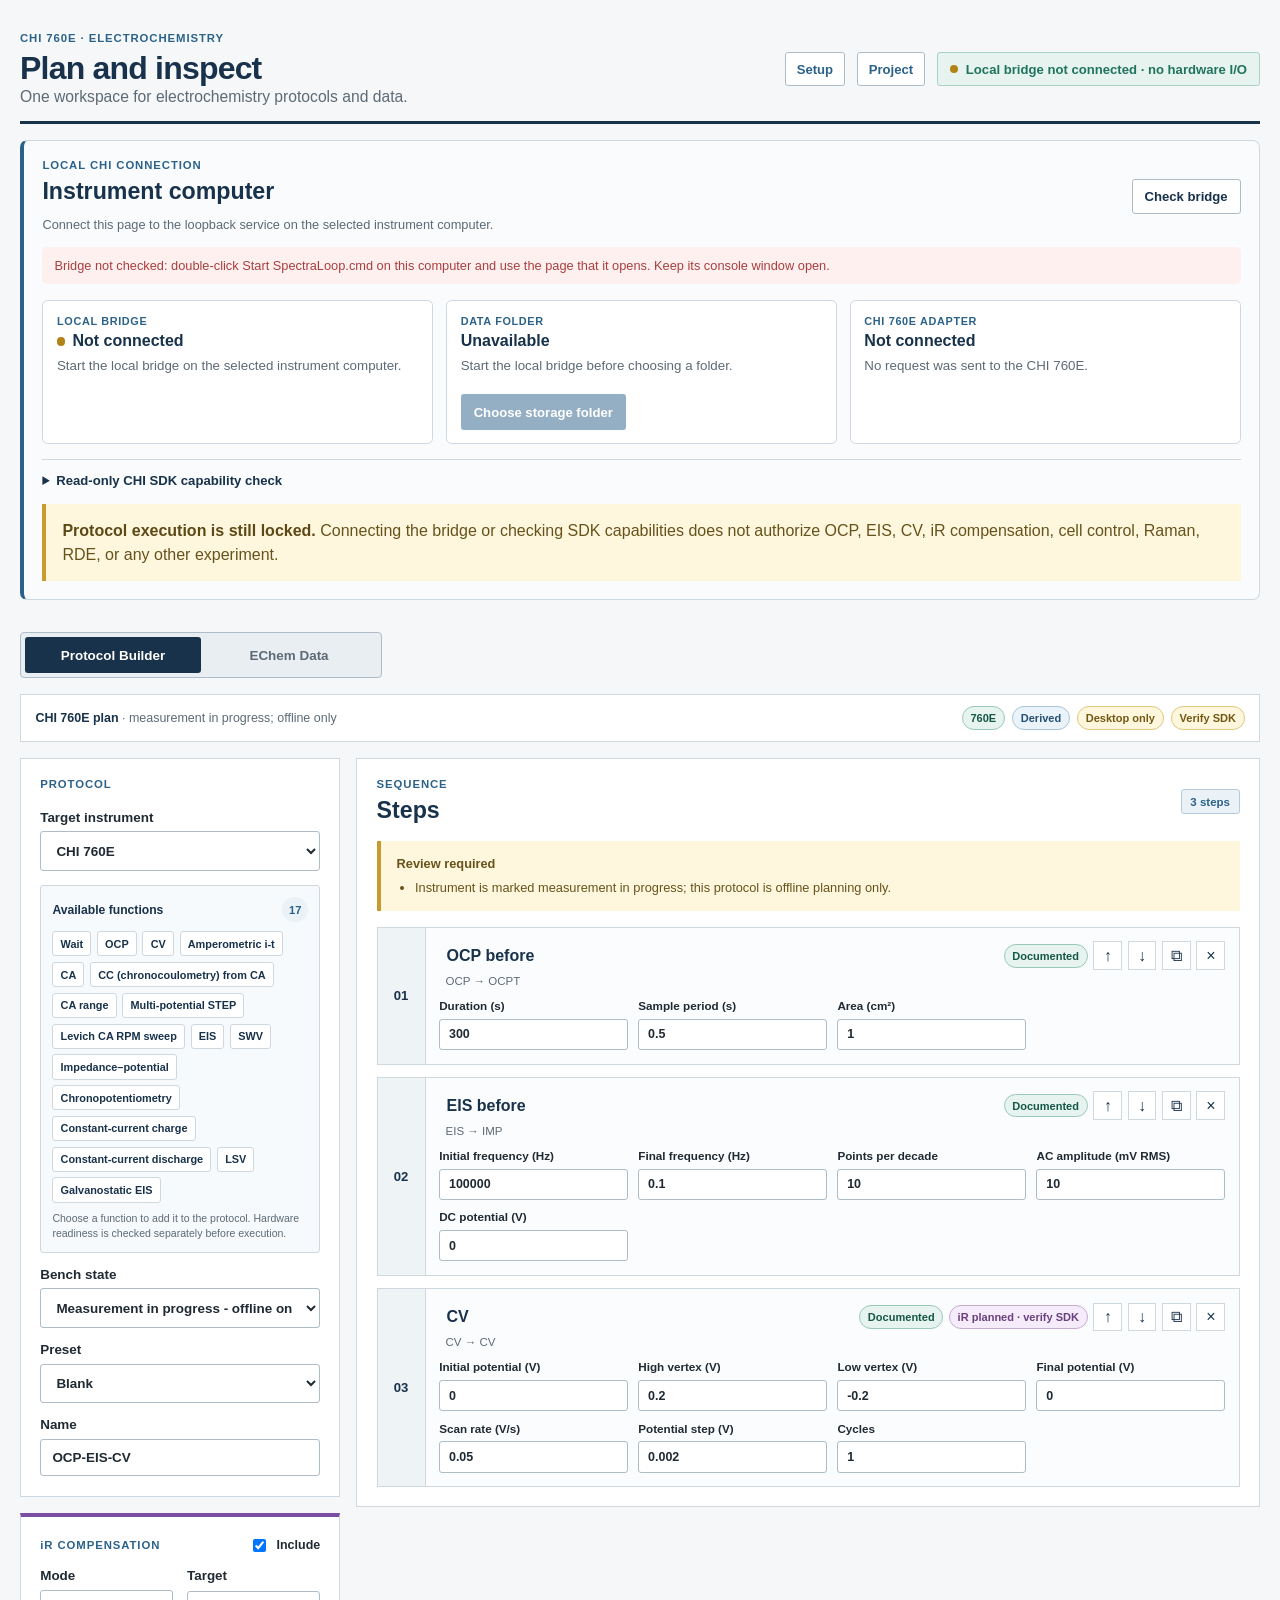
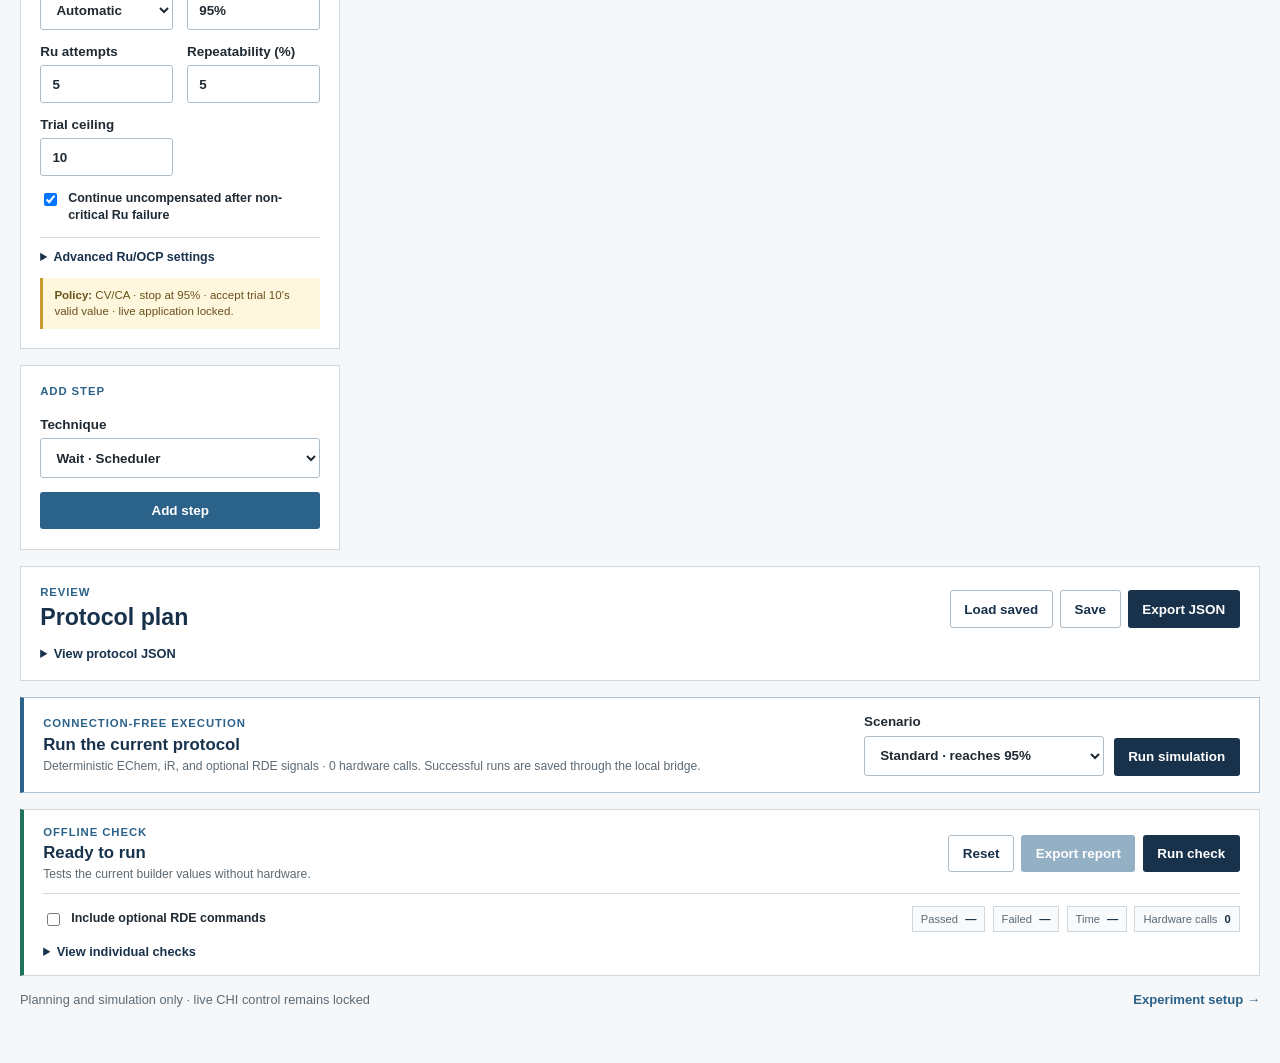
==== commit 9ea4ed5b: "Make saved simulation folders discoverable" ====
--- a/SpectraLoop/echem.html
+++ b/SpectraLoop/echem.html
@@ -7,7 +7,7 @@
     <title>SpectraLoop — Electrochemistry</title>
     <meta name="theme-color" content="#061b3b" />
     <link rel="icon" href="assets/favicon.png?v=2" type="image/png" sizes="512x512" />
-    <link rel="stylesheet" href="styles.css?v=echem-ec-only-1" />
+    <link rel="stylesheet" href="styles.css?v=echem-ec-only-2" />
   </head>
   <body>
     <main class="shell wide-shell">
@@ -294,6 +294,16 @@
           </div>
         </div>
 
+        <section class="simulation-storage-receipt not-saved" aria-labelledby="simulation-storage-heading">
+          <div>
+            <p class="eyebrow">DATA STORAGE</p>
+            <h2 id="simulation-storage-heading">Saved simulation folder</h2>
+            <strong id="simulation-storage-result">No simulation has been saved in this session.</strong>
+            <p id="simulation-storage-detail">Connect the local bridge and choose a storage folder before running the simulation.</p>
+          </div>
+          <button id="open-simulation-folder" class="button secondary" type="button" disabled>Open saved folder</button>
+        </section>
+
         <div class="synchronized-plots" aria-label="Electrochemistry plot">
           <section class="timeline-panel" aria-labelledby="timeline-title">
             <div class="workspace-heading"><div><p class="eyebrow">ELECTROCHEMISTRY</p><h2 id="timeline-title">Potential and current</h2></div><span class="count-chip">Shared time</span></div>
@@ -312,12 +322,12 @@
         <a href="setup.html">Experiment setup →</a>
       </footer>
     </main>
-    <script src="bridge-client.js?v=echem-bridge-6"></script>
-    <script src="echem-bridge.js?v=echem-bridge-9"></script>
+    <script src="bridge-client.js?v=echem-bridge-7"></script>
+    <script src="echem-bridge.js?v=echem-bridge-10"></script>
     <script src="protocols.js?v=echem-models-4"></script>
     <script src="smoke-test.js?v=echem-simulator-2"></script>
     <script src="simulator.js?v=echem-simulator-4"></script>
     <script src="monitor.js?v=echem-ec-only-1"></script>
-    <script src="echem.js?v=echem-simulator-4"></script>
+    <script src="echem.js?v=echem-simulator-5"></script>
   </body>
 </html>
--- a/SpectraLoop/styles.css
+++ b/SpectraLoop/styles.css
@@ -97,6 +97,7 @@
 .protocol-warnings.has-errors { color: #7c2727; border-left-color: var(--danger); background: #fff0f0; }
 .ir-advanced { border-top: 1px solid var(--line); padding-top: 0.75rem; }.ir-advanced summary { color: var(--navy); cursor: pointer; font-size: 0.78rem; font-weight: 700; }.ir-advanced .grid { margin-top: 0.75rem; }
 .simulation-runner { display: flex; align-items: center; justify-content: space-between; gap: 1.5rem; margin-top: 1rem; padding: 1rem 1.2rem; border: 1px solid #abc5d9; border-left: 4px solid var(--blue); background: var(--panel); }.simulation-runner h2 { margin-bottom: 0.2rem; font-size: 1.05rem; }.simulation-runner p:last-child { margin-bottom: 0; color: var(--muted); font-size: 0.76rem; }.simulation-controls, .simulation-data-controls { display: flex; align-items: end; justify-content: flex-end; gap: 0.6rem; }.compact-control { min-width: 15rem; }.inline-field { display: flex; align-items: center; gap: 0.5rem; white-space: nowrap; }.inline-field select { width: auto; padding: 0.45rem 0.55rem; }.count-chip.failed { color: #8b2929; border-color: #e0aaaa; background: #fff0f0; }.count-chip.stale { color: #725713; border-color: #dfc77d; background: var(--warning-soft); }
+.simulation-storage-receipt { display: flex; align-items: center; justify-content: space-between; gap: 1.5rem; margin-top: 1rem; padding: 1rem 1.2rem; border: 1px solid #a8d2c5; border-left: 4px solid var(--safe); background: var(--safe-soft); }.simulation-storage-receipt h2 { margin-bottom: 0.35rem; font-size: 1rem; }.simulation-storage-receipt strong { color: var(--navy); overflow-wrap: anywhere; }.simulation-storage-receipt p:last-child { margin: 0.35rem 0 0; color: var(--muted); font-size: 0.78rem; }.simulation-storage-receipt.not-saved { border-color: #dfc77d; border-left-color: #c99a2e; background: var(--warning-soft); }
 
 /* Synchronized data preview */
 .synchronized-plots { display: grid; grid-template-columns: minmax(0, 1fr); gap: 1rem; margin-top: 1rem; align-items: start; }.synchronized-plots .timeline-panel, .synchronized-plots .spectrum-panel { min-width: 0; margin-top: 0; padding: 1rem; }.data-canvas { display: block; width: 100%; height: auto; margin-top: 0.8rem; border: 1px solid var(--line); background: #fff; cursor: crosshair; }.playback-controls { display: grid; grid-template-columns: auto minmax(10rem, 1fr) auto; align-items: center; gap: 0.8rem; margin-top: 0.8rem; }.playback-controls input { width: 100%; }.playback-controls output { min-width: 8.5rem; color: var(--muted); font: 0.77rem ui-monospace, SFMono-Regular, Menlo, Consolas, monospace; }
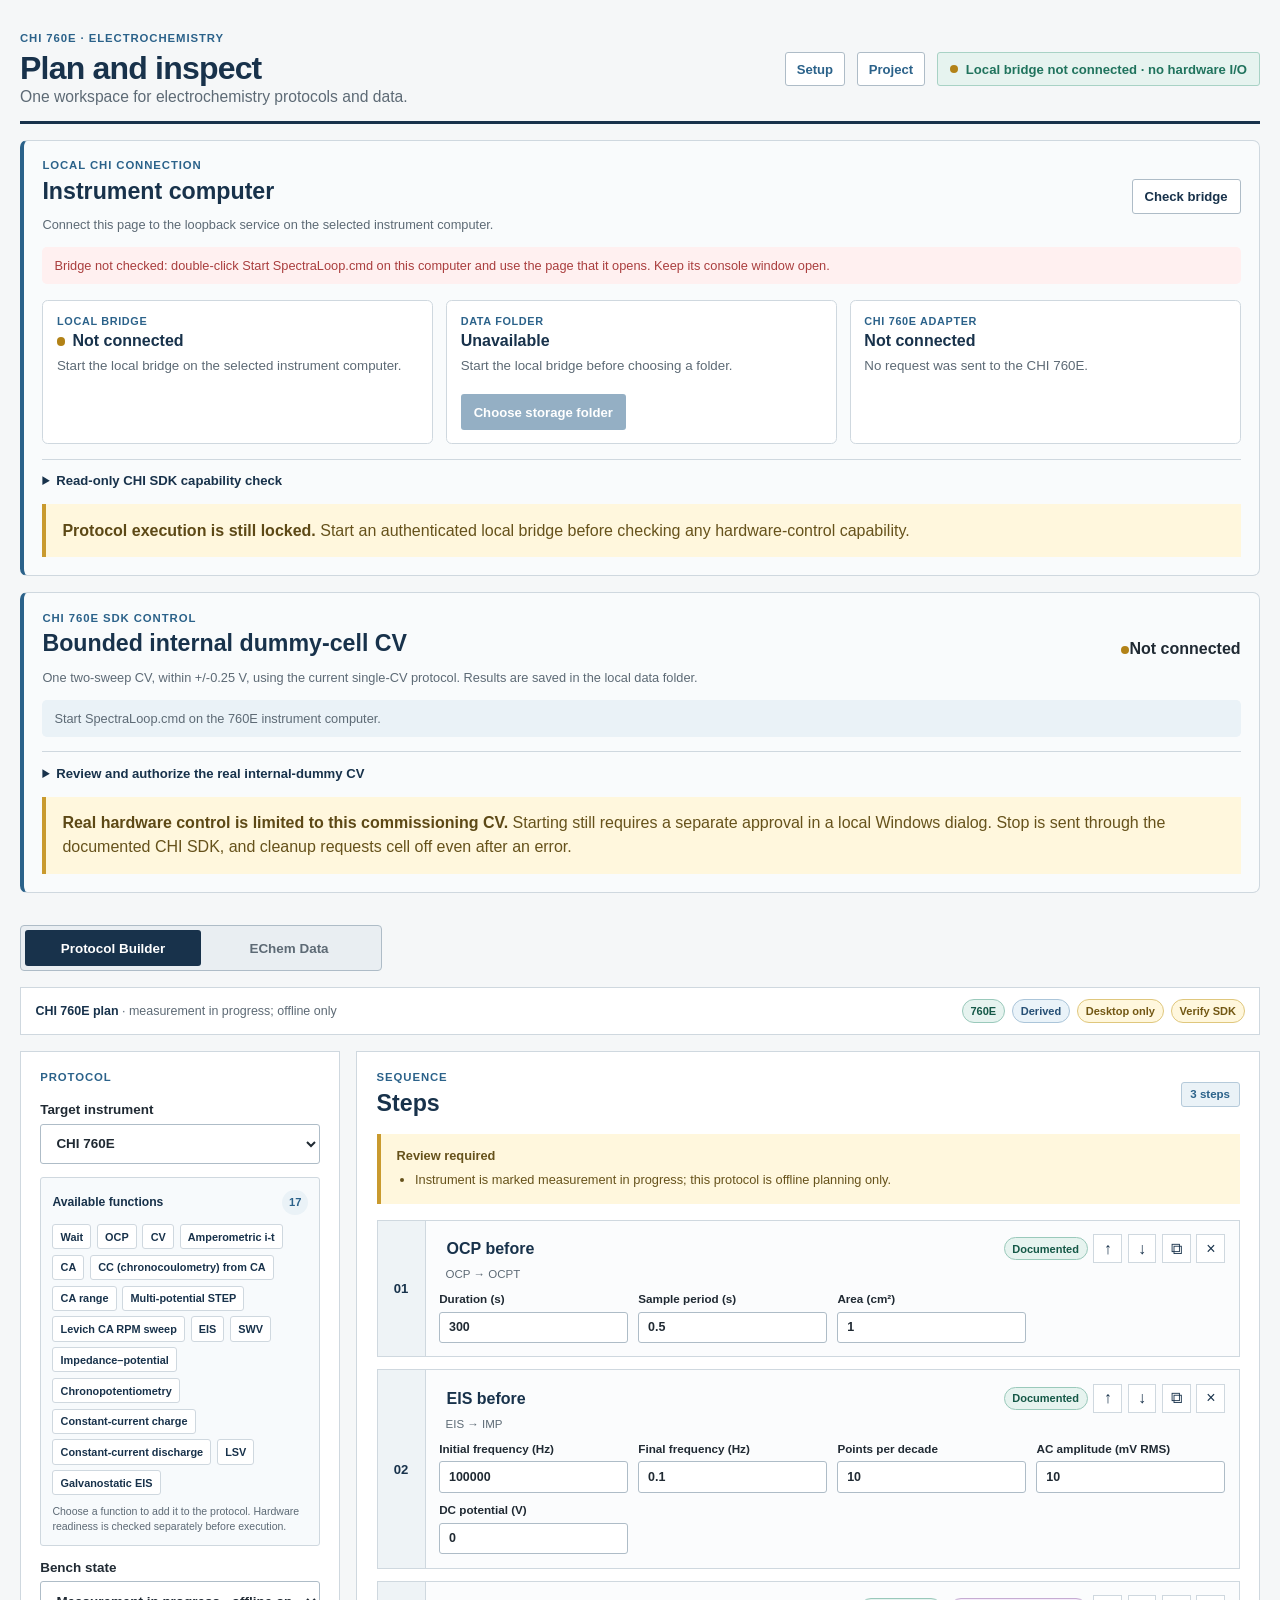
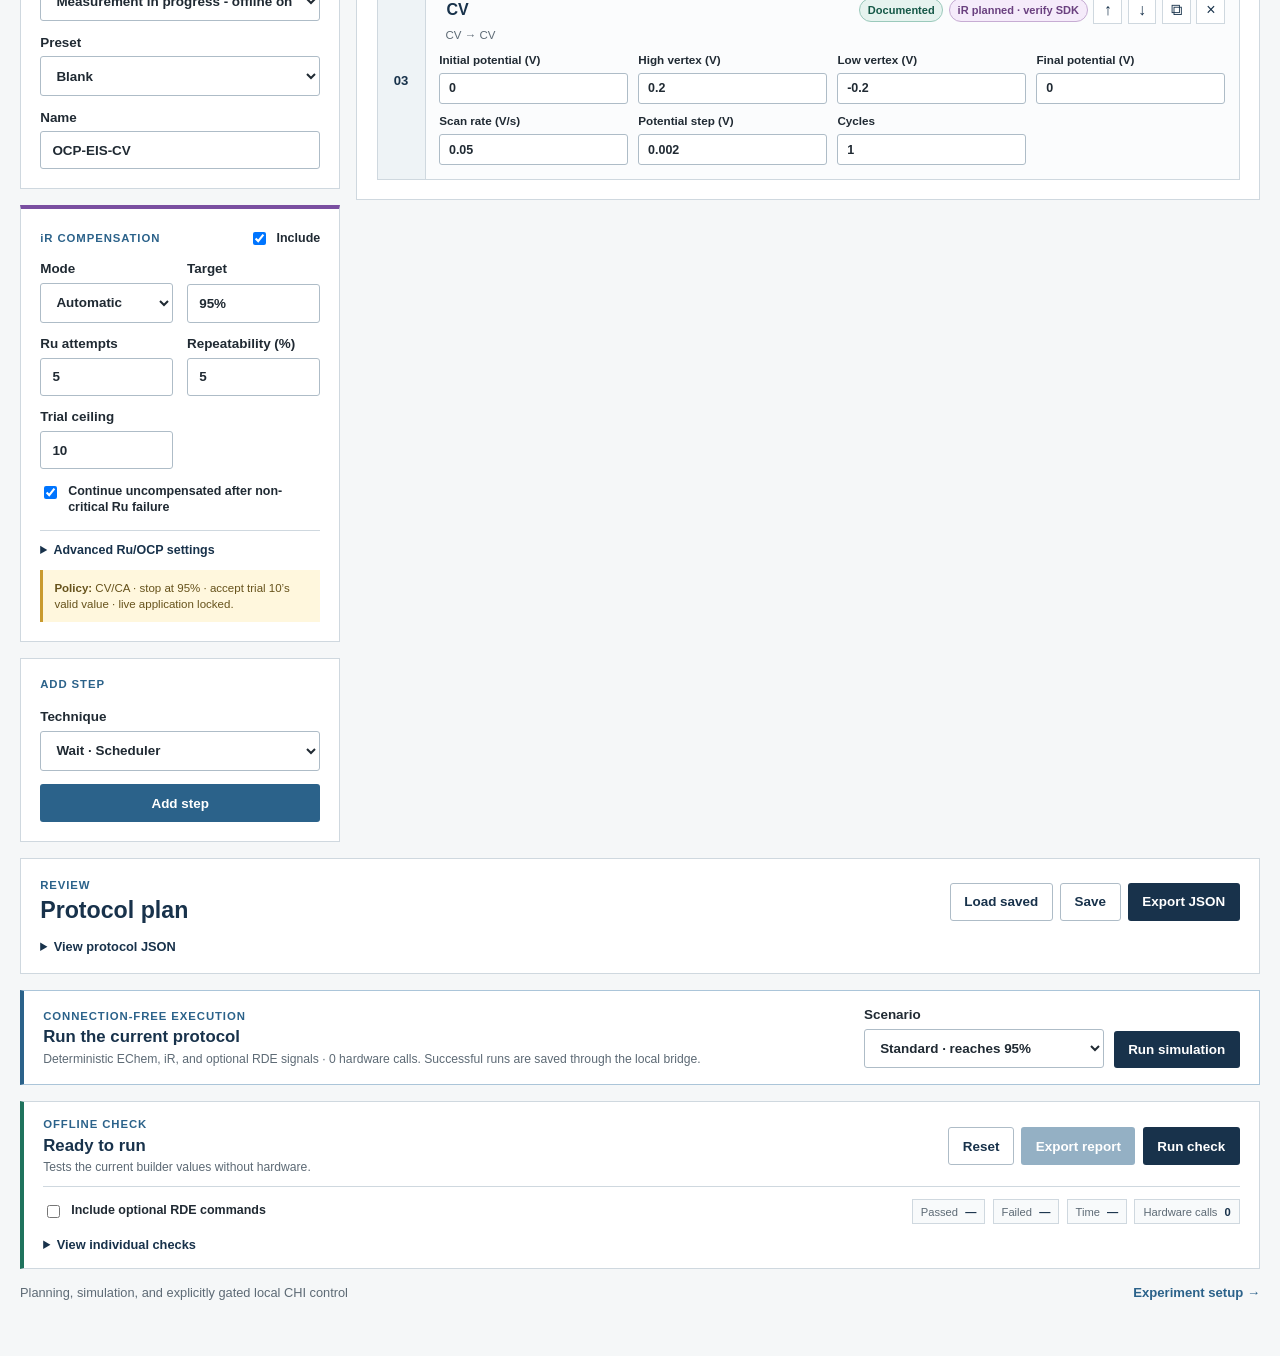
==== commit 26a71a09: "Expose gated CHI 760E web control" ====
--- a/SpectraLoop/echem.html
+++ b/SpectraLoop/echem.html
@@ -67,8 +67,46 @@
           </div>
         </details>
         <aside class="safety-callout bridge-lock-note">
-          <strong>Protocol execution is still locked.</strong>
-          Connecting the bridge or checking SDK capabilities does not authorize OCP, EIS, CV, iR compensation, cell control, Raman, RDE, or any other experiment.
+          <strong id="echem-execution-lock-title">Protocol execution is still locked.</strong>
+          <span id="echem-execution-lock-detail">Connecting the bridge or checking SDK capabilities does not authorize OCP, EIS, CV, iR compensation, cell control, Raman, RDE, or any other experiment.</span>
+        </aside>
+      </section>
+
+      <section class="bridge-panel echem-bridge-panel" id="chi760e-runner-panel" aria-labelledby="chi760e-runner-heading" hidden>
+        <div class="bridge-heading">
+          <div>
+            <p class="eyebrow">CHI 760E SDK CONTROL</p>
+            <h2 id="chi760e-runner-heading">Bounded internal dummy-cell CV</h2>
+            <p class="card-note">One two-sweep CV, within +/-0.25 V, using the current single-CV protocol. Results are saved in the local data folder.</p>
+          </div>
+          <strong id="chi760e-runner-state"><span class="status-dot amber"></span>Not checked</strong>
+        </div>
+        <p id="chi760e-runner-detail" class="bridge-check-status" role="status" aria-live="polite">Start the 760E control bridge to inspect readiness.</p>
+        <details class="bridge-discovery-details" id="chi760e-runner-details">
+          <summary>Review and authorize the real internal-dummy CV</summary>
+          <p class="card-note">Select CHI 760E, mark the bench available, build exactly one one-cycle CV, and disable iR compensation. Preparing validates the plan and reserves a unique run folder; it does not contact the instrument.</p>
+          <fieldset class="identity-confirmations" id="chi760e-run-confirmations" disabled>
+            <legend>Confirm immediately before starting</legend>
+            <label><input type="checkbox" data-chi760e-confirmation="target_is_760e" /> The connected instrument and installed SDK are for CHI 760E.</label>
+            <label><input type="checkbox" data-chi760e-confirmation="no_other_chi_measurement_running" /> No other CHI measurement is running.</label>
+            <label><input type="checkbox" data-chi760e-confirmation="chi_desktop_closed" /> The CHI desktop application is closed.</label>
+            <label><input type="checkbox" data-chi760e-confirmation="internal_dummy_cell_connected" /> The CHI internal dummy cell is selected and connected.</label>
+            <label><input type="checkbox" data-chi760e-confirmation="external_sample_disconnected" /> Every external sample is disconnected.</label>
+            <label><input type="checkbox" data-chi760e-confirmation="electrode_leads_verified" /> Electrode leads are verified for the internal dummy-cell setup.</label>
+            <label><input type="checkbox" data-chi760e-confirmation="cell_output_confirmed_off" /> CHI cell output is currently off.</label>
+          </fieldset>
+          <div class="bridge-actions">
+            <div class="button-row">
+              <button class="button secondary" id="chi760e-prepare-run" type="button" disabled>Prepare bounded CV</button>
+              <button class="button primary" id="chi760e-start-run" type="button" disabled>Start approved CV</button>
+              <button class="button ghost" id="chi760e-stop-run" type="button" disabled>Stop CV</button>
+            </div>
+            <p id="chi760e-run-action-status" class="card-note" role="status" aria-live="polite">No 760E CV has been prepared.</p>
+          </div>
+        </details>
+        <aside class="safety-callout bridge-lock-note">
+          <strong>Real hardware control is limited to this commissioning CV.</strong>
+          Starting still requires a separate approval in a local Windows dialog. Stop is sent through the documented CHI SDK, and cleanup requests cell off even after an error.
         </aside>
       </section>
 
@@ -156,6 +194,7 @@
                   <option value="chi760b-cv">760B CV plan</option>
                   <option value="chi760b-it">760B amperometric i-t plan</option>
                   <option value="chi760d-dummy">760D internal dummy CV</option>
+                  <option value="chi760e-dummy">760E bounded internal dummy CV</option>
                   <option value="ocp-eis-cv">OCP → EIS → CV</option>
                   <option value="ca-forward-backward">OCP/EIS + forward/backward CA</option>
                   <option value="orr-lsv">ORR OCP → LSV</option>
@@ -318,13 +357,13 @@
       </section>
 
       <footer class="page-footer">
-        <span>Planning and simulation only · live CHI control remains locked</span>
+        <span>Planning, simulation, and explicitly gated local CHI control</span>
         <a href="setup.html">Experiment setup →</a>
       </footer>
     </main>
-    <script src="bridge-client.js?v=echem-bridge-7"></script>
-    <script src="echem-bridge.js?v=echem-bridge-10"></script>
-    <script src="protocols.js?v=echem-models-4"></script>
+    <script src="bridge-client.js?v=echem-bridge-8"></script>
+    <script src="echem-bridge.js?v=echem-bridge-12"></script>
+    <script src="protocols.js?v=echem-models-5"></script>
     <script src="smoke-test.js?v=echem-simulator-2"></script>
     <script src="simulator.js?v=echem-simulator-4"></script>
     <script src="monitor.js?v=echem-ec-only-1"></script>
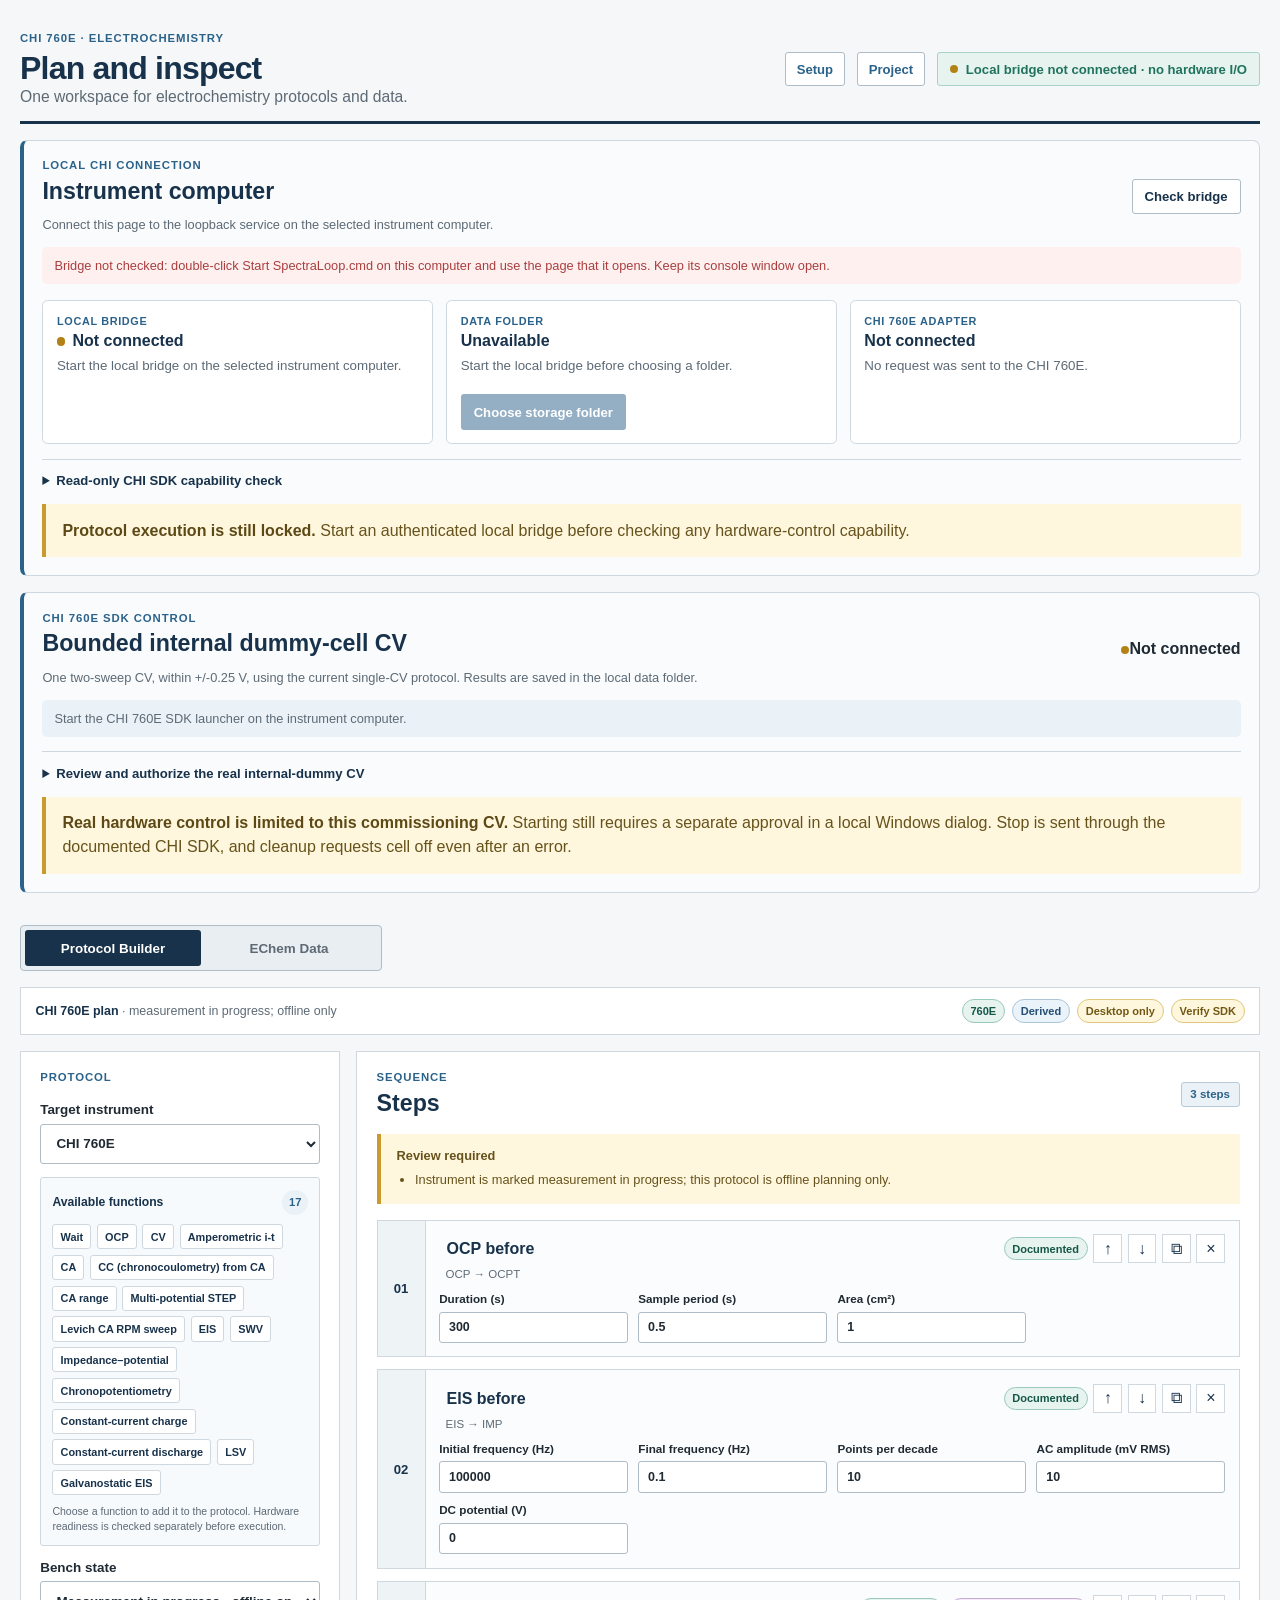
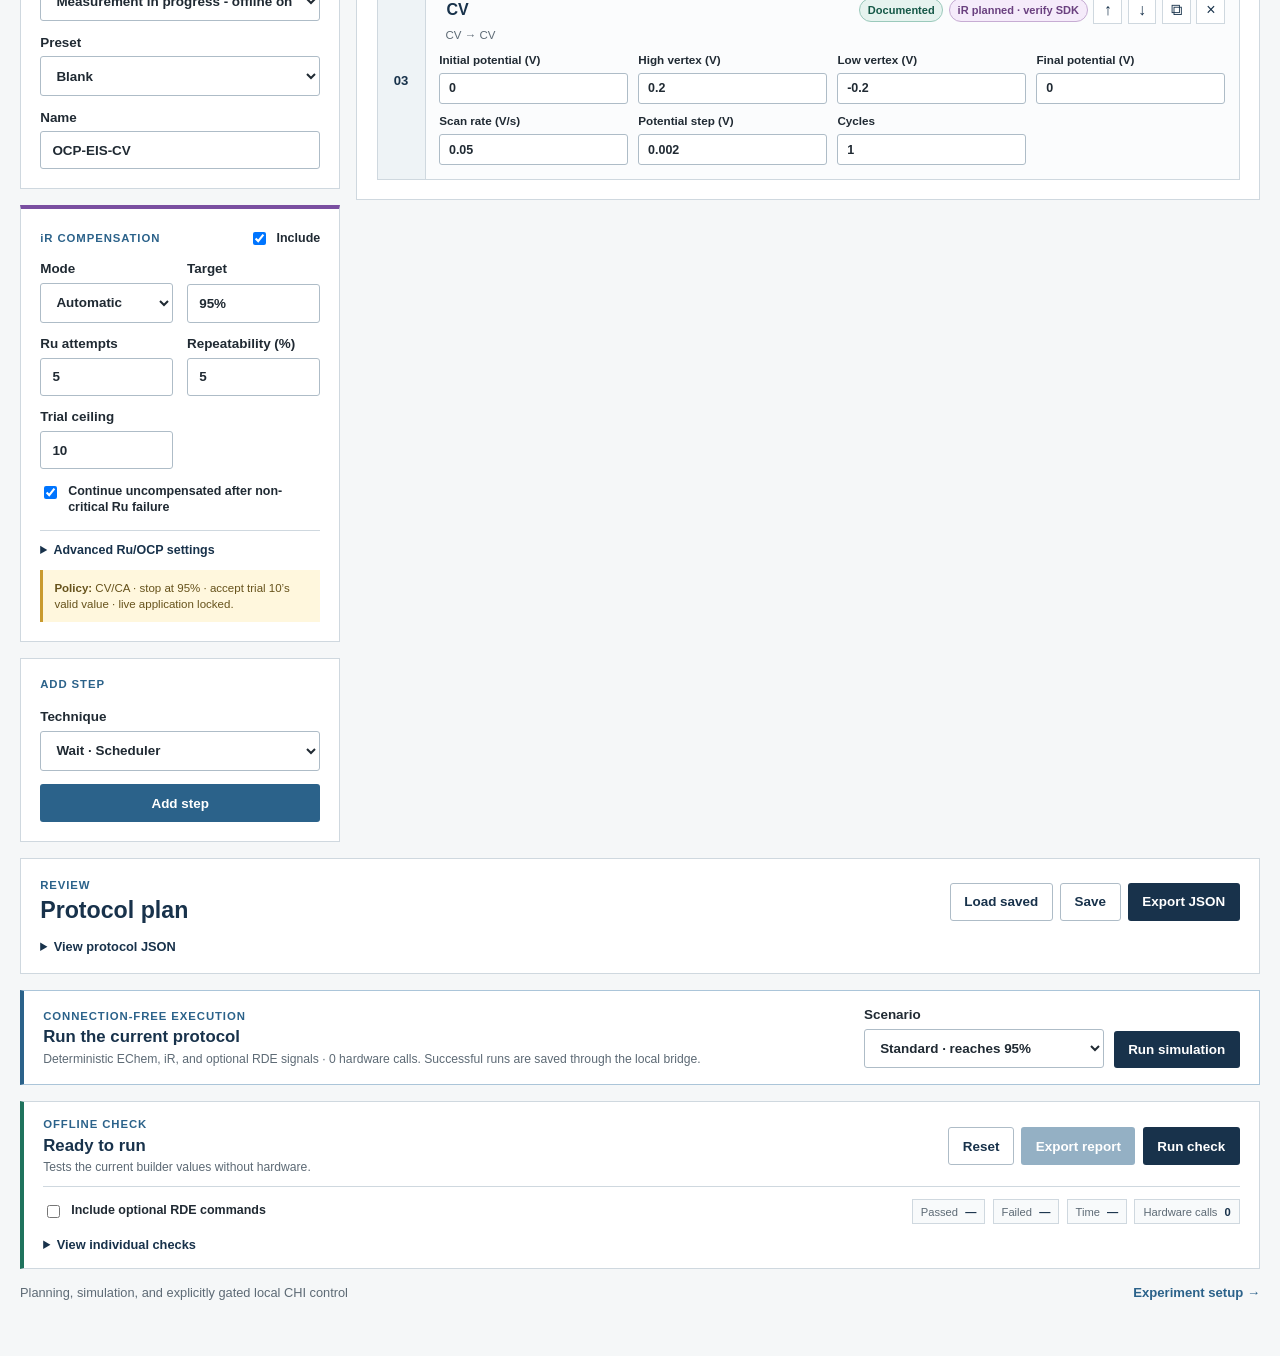
==== commit 57256df7: "Add gated CHI 760B web CV control" ====
--- a/SpectraLoop/echem.html
+++ b/SpectraLoop/echem.html
@@ -13,7 +13,7 @@
     <main class="shell wide-shell">
       <header class="hero compact-hero">
         <div class="title-block">
-          <p class="eyebrow">CHI 760E · ELECTROCHEMISTRY</p>
+          <p class="eyebrow" id="echem-page-model-label">CHI 760E · ELECTROCHEMISTRY</p>
           <h1>Plan and inspect</h1>
           <p class="subtitle">One workspace for electrochemistry protocols and data.</p>
         </div>
@@ -75,25 +75,25 @@
       <section class="bridge-panel echem-bridge-panel" id="chi760e-runner-panel" aria-labelledby="chi760e-runner-heading" hidden>
         <div class="bridge-heading">
           <div>
-            <p class="eyebrow">CHI 760E SDK CONTROL</p>
+            <p class="eyebrow" id="chi-sdk-runner-eyebrow">CHI SDK CONTROL</p>
             <h2 id="chi760e-runner-heading">Bounded internal dummy-cell CV</h2>
-            <p class="card-note">One two-sweep CV, within +/-0.25 V, using the current single-CV protocol. Results are saved in the local data folder.</p>
+            <p class="card-note" id="chi-sdk-runner-note">One two-sweep CV, within +/-0.25 V, using the current single-CV protocol. Results are saved in the local data folder.</p>
           </div>
           <strong id="chi760e-runner-state"><span class="status-dot amber"></span>Not checked</strong>
         </div>
-        <p id="chi760e-runner-detail" class="bridge-check-status" role="status" aria-live="polite">Start the 760E control bridge to inspect readiness.</p>
+        <p id="chi760e-runner-detail" class="bridge-check-status" role="status" aria-live="polite">Start the selected SDK control bridge to inspect readiness.</p>
         <details class="bridge-discovery-details" id="chi760e-runner-details">
           <summary>Review and authorize the real internal-dummy CV</summary>
-          <p class="card-note">Select CHI 760E, mark the bench available, build exactly one one-cycle CV, and disable iR compensation. Preparing validates the plan and reserves a unique run folder; it does not contact the instrument.</p>
+          <p class="card-note" id="chi-sdk-runner-instructions">Select the same CHI model as the local bridge, mark the bench available, build exactly one one-cycle CV, and disable iR compensation. Preparing validates the plan and reserves a unique run folder; it does not contact the instrument.</p>
           <fieldset class="identity-confirmations" id="chi760e-run-confirmations" disabled>
             <legend>Confirm immediately before starting</legend>
-            <label><input type="checkbox" data-chi760e-confirmation="target_is_760e" /> The connected instrument and installed SDK are for CHI 760E.</label>
-            <label><input type="checkbox" data-chi760e-confirmation="no_other_chi_measurement_running" /> No other CHI measurement is running.</label>
-            <label><input type="checkbox" data-chi760e-confirmation="chi_desktop_closed" /> The CHI desktop application is closed.</label>
-            <label><input type="checkbox" data-chi760e-confirmation="internal_dummy_cell_connected" /> The CHI internal dummy cell is selected and connected.</label>
-            <label><input type="checkbox" data-chi760e-confirmation="external_sample_disconnected" /> Every external sample is disconnected.</label>
-            <label><input type="checkbox" data-chi760e-confirmation="electrode_leads_verified" /> Electrode leads are verified for the internal dummy-cell setup.</label>
-            <label><input type="checkbox" data-chi760e-confirmation="cell_output_confirmed_off" /> CHI cell output is currently off.</label>
+            <label id="chi-sdk-target-confirmation-label"><input type="checkbox" data-chi-sdk-confirmation="target_is_selected_model" /> The connected instrument and installed SDK match the selected CHI model.</label>
+            <label><input type="checkbox" data-chi-sdk-confirmation="no_other_chi_measurement_running" /> No other CHI measurement is running.</label>
+            <label><input type="checkbox" data-chi-sdk-confirmation="chi_desktop_closed" /> The CHI desktop application is closed.</label>
+            <label><input type="checkbox" data-chi-sdk-confirmation="internal_dummy_cell_connected" /> The CHI internal dummy cell is selected and connected.</label>
+            <label><input type="checkbox" data-chi-sdk-confirmation="external_sample_disconnected" /> Every external sample is disconnected.</label>
+            <label><input type="checkbox" data-chi-sdk-confirmation="electrode_leads_verified" /> Electrode leads are verified for the internal dummy-cell setup.</label>
+            <label><input type="checkbox" data-chi-sdk-confirmation="cell_output_confirmed_off" /> CHI cell output is currently off.</label>
           </fieldset>
           <div class="bridge-actions">
             <div class="button-row">
@@ -101,7 +101,7 @@
               <button class="button primary" id="chi760e-start-run" type="button" disabled>Start approved CV</button>
               <button class="button ghost" id="chi760e-stop-run" type="button" disabled>Stop CV</button>
             </div>
-            <p id="chi760e-run-action-status" class="card-note" role="status" aria-live="polite">No 760E CV has been prepared.</p>
+            <p id="chi760e-run-action-status" class="card-note" role="status" aria-live="polite">No SDK CV has been prepared.</p>
           </div>
         </details>
         <aside class="safety-callout bridge-lock-note">
@@ -361,8 +361,8 @@
         <a href="setup.html">Experiment setup →</a>
       </footer>
     </main>
-    <script src="bridge-client.js?v=echem-bridge-8"></script>
-    <script src="echem-bridge.js?v=echem-bridge-12"></script>
+    <script src="bridge-client.js?v=echem-bridge-9"></script>
+    <script src="echem-bridge.js?v=echem-bridge-13"></script>
     <script src="protocols.js?v=echem-models-5"></script>
     <script src="smoke-test.js?v=echem-simulator-2"></script>
     <script src="simulator.js?v=echem-simulator-4"></script>
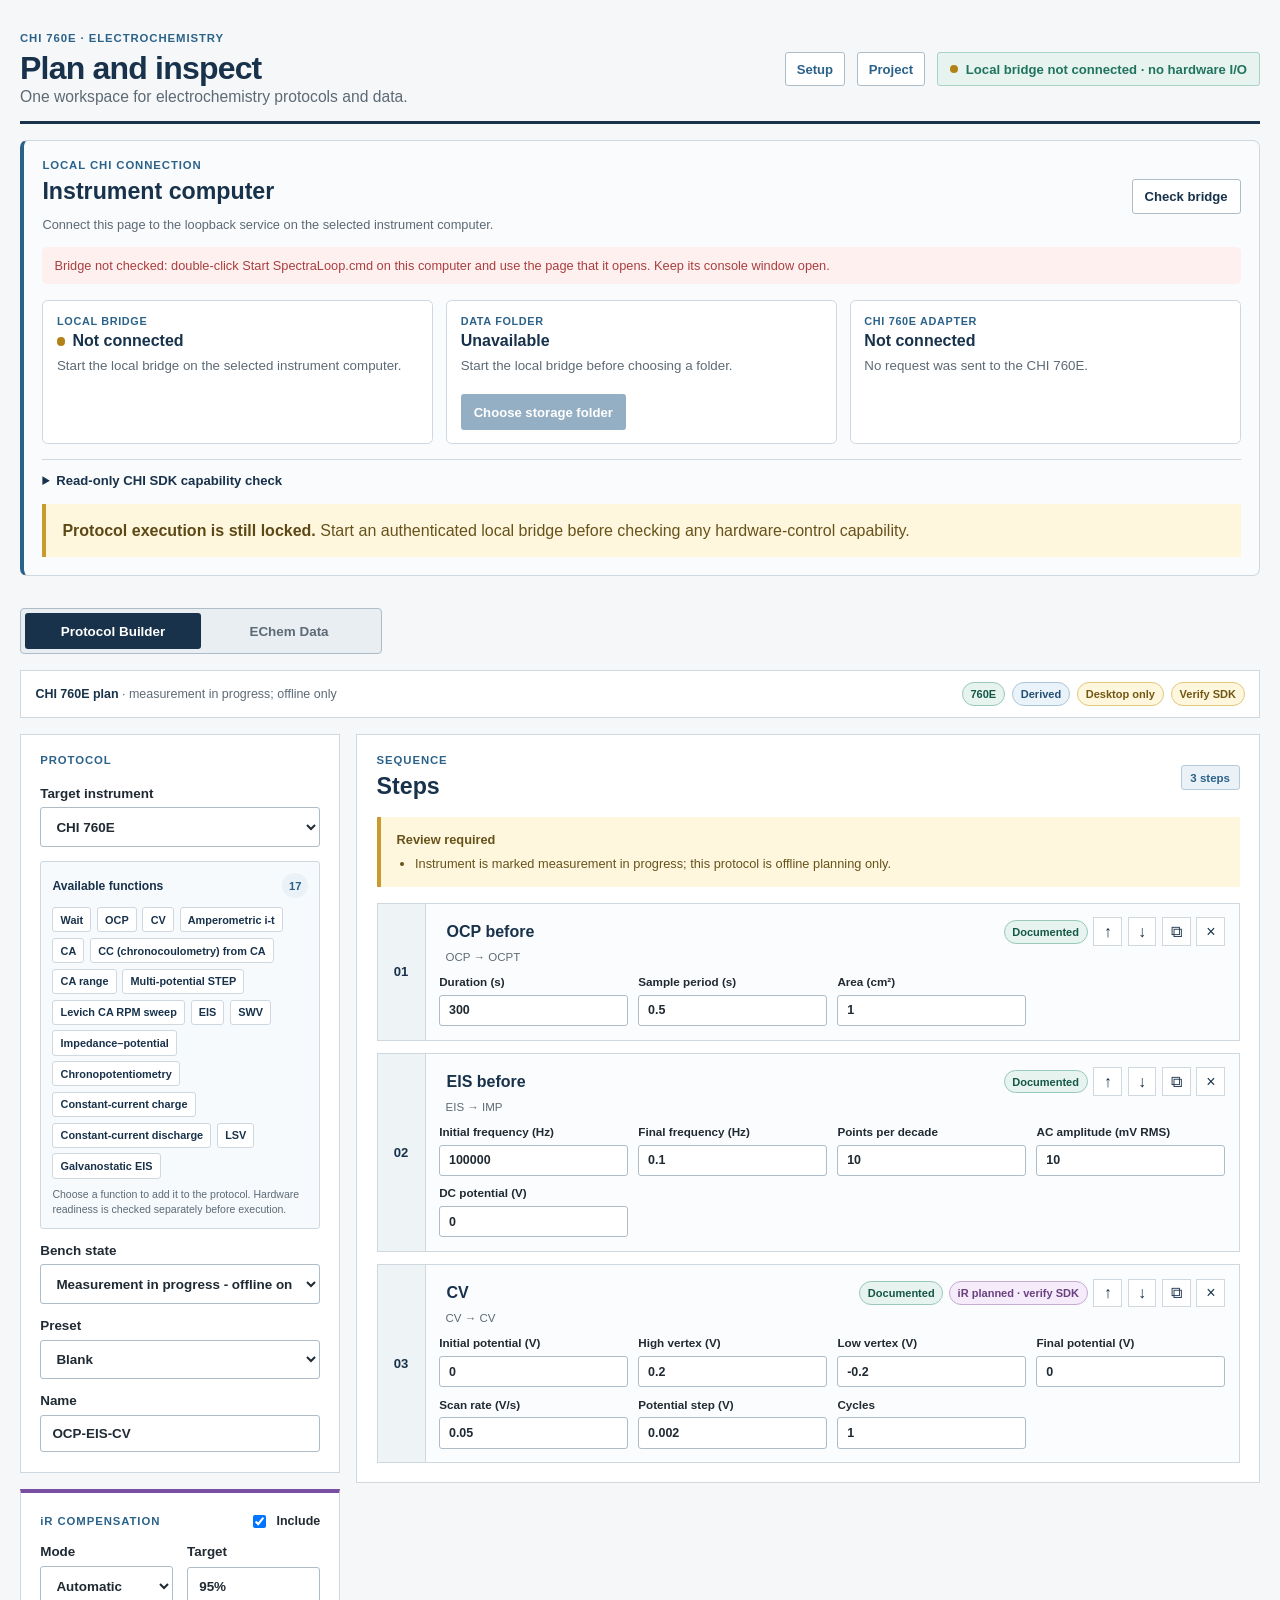
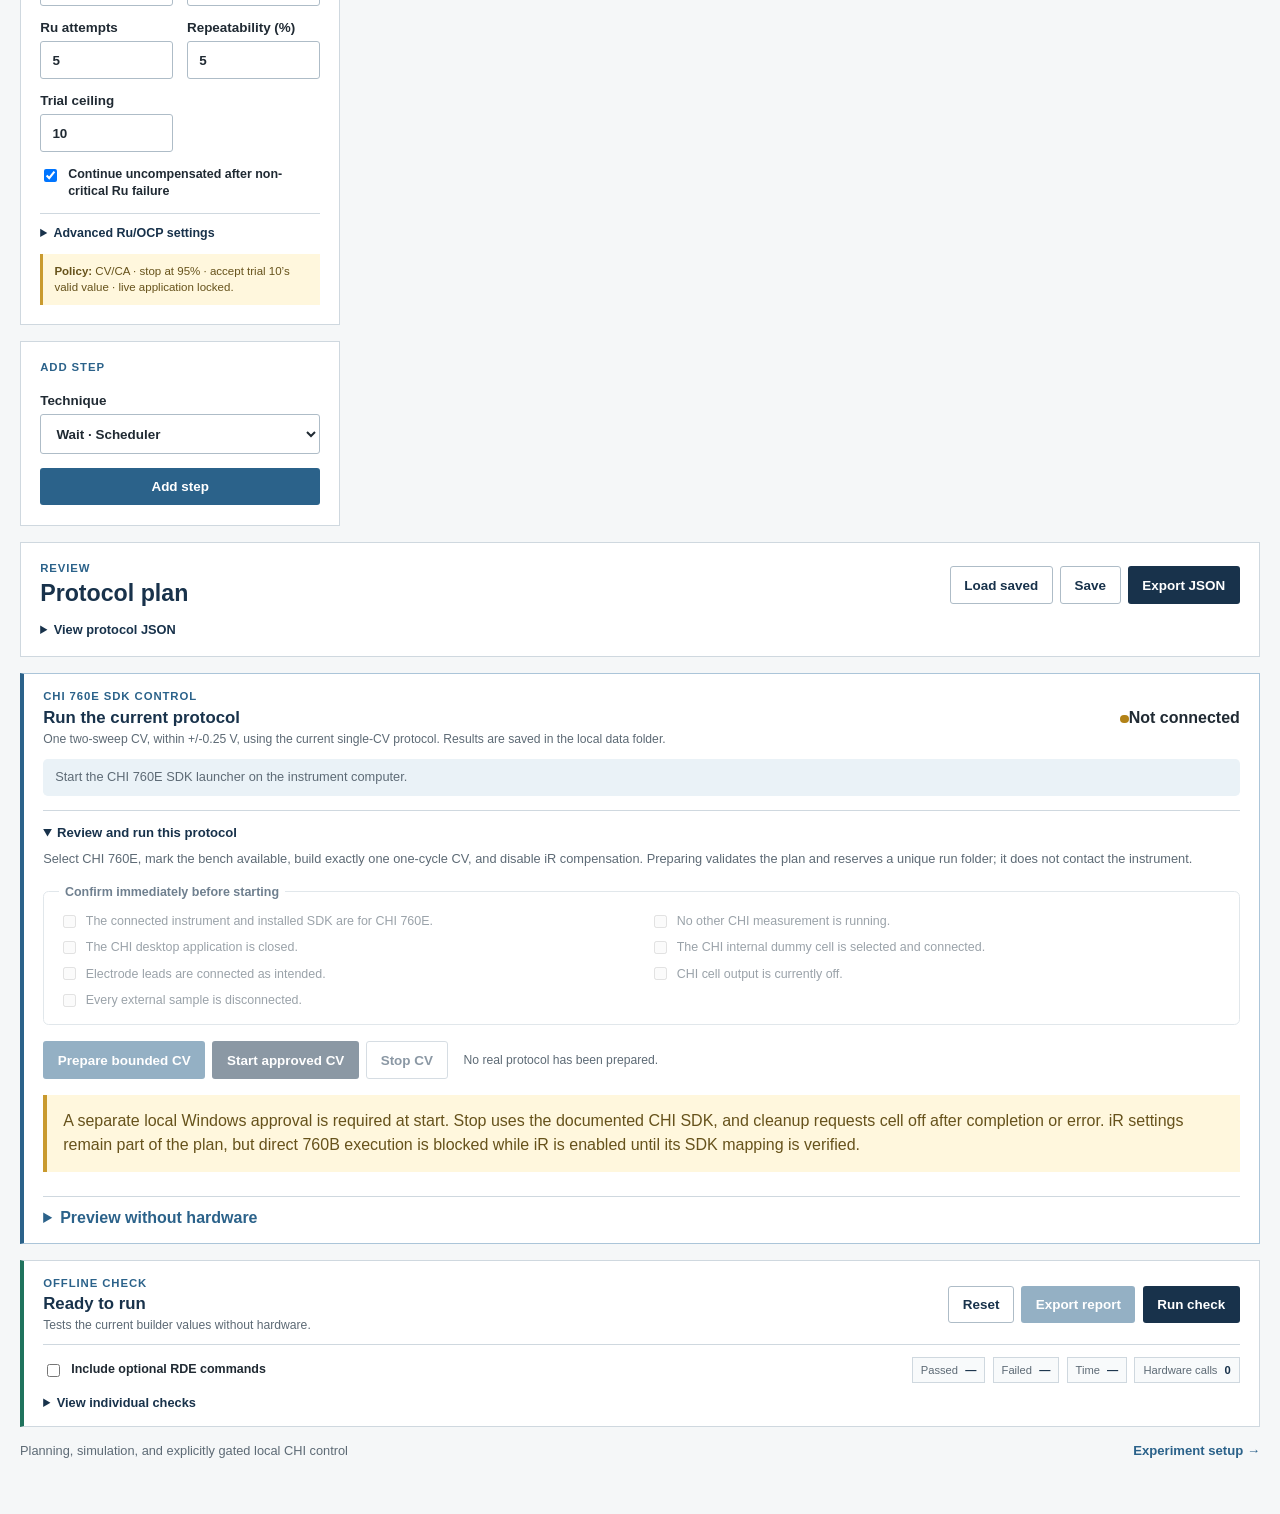
==== commit c99b791f: "Run CHI 760B protocols from the web builder" ====
--- a/SpectraLoop/echem.html
+++ b/SpectraLoop/echem.html
@@ -3,11 +3,11 @@
   <head>
     <meta charset="utf-8" />
     <meta name="viewport" content="width=device-width, initial-scale=1" />
-    <meta name="description" content="Build CHI 760B, 760D, and 760E protocols and inspect electrochemistry simulation data." />
+    <meta name="description" content="Build CHI 760-series protocols, run verified 760B experiments, and inspect electrochemistry data." />
     <title>SpectraLoop — Electrochemistry</title>
     <meta name="theme-color" content="#061b3b" />
     <link rel="icon" href="assets/favicon.png?v=2" type="image/png" sizes="512x512" />
-    <link rel="stylesheet" href="styles.css?v=echem-ec-only-2" />
+    <link rel="stylesheet" href="styles.css?v=echem-direct-run-1" />
   </head>
   <body>
     <main class="shell wide-shell">
@@ -69,44 +69,6 @@
         <aside class="safety-callout bridge-lock-note">
           <strong id="echem-execution-lock-title">Protocol execution is still locked.</strong>
           <span id="echem-execution-lock-detail">Connecting the bridge or checking SDK capabilities does not authorize OCP, EIS, CV, iR compensation, cell control, Raman, RDE, or any other experiment.</span>
-        </aside>
-      </section>
-
-      <section class="bridge-panel echem-bridge-panel" id="chi760e-runner-panel" aria-labelledby="chi760e-runner-heading" hidden>
-        <div class="bridge-heading">
-          <div>
-            <p class="eyebrow" id="chi-sdk-runner-eyebrow">CHI SDK CONTROL</p>
-            <h2 id="chi760e-runner-heading">Bounded internal dummy-cell CV</h2>
-            <p class="card-note" id="chi-sdk-runner-note">One two-sweep CV, within +/-0.25 V, using the current single-CV protocol. Results are saved in the local data folder.</p>
-          </div>
-          <strong id="chi760e-runner-state"><span class="status-dot amber"></span>Not checked</strong>
-        </div>
-        <p id="chi760e-runner-detail" class="bridge-check-status" role="status" aria-live="polite">Start the selected SDK control bridge to inspect readiness.</p>
-        <details class="bridge-discovery-details" id="chi760e-runner-details">
-          <summary>Review and authorize the real internal-dummy CV</summary>
-          <p class="card-note" id="chi-sdk-runner-instructions">Select the same CHI model as the local bridge, mark the bench available, build exactly one one-cycle CV, and disable iR compensation. Preparing validates the plan and reserves a unique run folder; it does not contact the instrument.</p>
-          <fieldset class="identity-confirmations" id="chi760e-run-confirmations" disabled>
-            <legend>Confirm immediately before starting</legend>
-            <label id="chi-sdk-target-confirmation-label"><input type="checkbox" data-chi-sdk-confirmation="target_is_selected_model" /> The connected instrument and installed SDK match the selected CHI model.</label>
-            <label><input type="checkbox" data-chi-sdk-confirmation="no_other_chi_measurement_running" /> No other CHI measurement is running.</label>
-            <label><input type="checkbox" data-chi-sdk-confirmation="chi_desktop_closed" /> The CHI desktop application is closed.</label>
-            <label><input type="checkbox" data-chi-sdk-confirmation="internal_dummy_cell_connected" /> The CHI internal dummy cell is selected and connected.</label>
-            <label><input type="checkbox" data-chi-sdk-confirmation="external_sample_disconnected" /> Every external sample is disconnected.</label>
-            <label><input type="checkbox" data-chi-sdk-confirmation="electrode_leads_verified" /> Electrode leads are verified for the internal dummy-cell setup.</label>
-            <label><input type="checkbox" data-chi-sdk-confirmation="cell_output_confirmed_off" /> CHI cell output is currently off.</label>
-          </fieldset>
-          <div class="bridge-actions">
-            <div class="button-row">
-              <button class="button secondary" id="chi760e-prepare-run" type="button" disabled>Prepare bounded CV</button>
-              <button class="button primary" id="chi760e-start-run" type="button" disabled>Start approved CV</button>
-              <button class="button ghost" id="chi760e-stop-run" type="button" disabled>Stop CV</button>
-            </div>
-            <p id="chi760e-run-action-status" class="card-note" role="status" aria-live="polite">No SDK CV has been prepared.</p>
-          </div>
-        </details>
-        <aside class="safety-callout bridge-lock-note">
-          <strong>Real hardware control is limited to this commissioning CV.</strong>
-          Starting still requires a separate approval in a local Windows dialog. Stop is sent through the documented CHI SDK, and cleanup requests cell off even after an error.
         </aside>
       </section>
 
@@ -275,10 +237,48 @@
           </details>
         </section>
 
-        <section class="simulation-runner" aria-labelledby="simulation-runner-title">
+        <section class="simulation-runner direct-runner" aria-labelledby="simulation-runner-title">
+          <div class="direct-runner-main" id="chi760e-runner-panel" hidden>
+            <div class="bridge-heading">
+              <div>
+                <p class="eyebrow" id="chi-sdk-runner-eyebrow">CHI SDK CONTROL</p>
+                <h2 id="simulation-runner-title">Run the current protocol</h2>
+                <p id="chi-sdk-runner-note">Execute the displayed 760B Wait, CV, and Amperometric i-t steps in order. Results are saved under data/runs/date/task/trial.</p>
+              </div>
+              <strong id="chi760e-runner-state"><span class="status-dot amber"></span>Not checked</strong>
+            </div>
+            <p id="chi760e-runner-detail" class="bridge-check-status" role="status" aria-live="polite">Start the selected SDK control bridge to inspect readiness.</p>
+            <details class="bridge-discovery-details" id="chi760e-runner-details" open>
+              <summary>Review and run this protocol</summary>
+              <p class="card-note" id="chi-sdk-runner-instructions">Mark the bench available and review the current sequence. Preparing validates every step and reserves a unique run folder without contacting the instrument.</p>
+              <fieldset class="identity-confirmations" id="chi760e-run-confirmations" disabled>
+                <legend>Confirm immediately before starting</legend>
+                <label id="chi-sdk-target-confirmation-label"><input type="checkbox" data-chi-sdk-confirmation="target_is_selected_model" /> The connected instrument and installed SDK match the selected CHI model.</label>
+                <label><input type="checkbox" data-chi-sdk-confirmation="no_other_chi_measurement_running" /> No other CHI measurement is running.</label>
+                <label><input type="checkbox" data-chi-sdk-confirmation="chi_desktop_closed" /> The CHI desktop application is closed.</label>
+                <label id="chi-sdk-cell-confirmation-label"><input type="checkbox" data-chi-sdk-confirmation="cell_setup_reviewed" /> The cell/sample setup is correct for this protocol.</label>
+                <label><input type="checkbox" data-chi-sdk-confirmation="electrode_leads_verified" /> Electrode leads are connected as intended.</label>
+                <label><input type="checkbox" data-chi-sdk-confirmation="cell_output_confirmed_off" /> CHI cell output is currently off.</label>
+                <label id="chi-sdk-protocol-confirmation-label"><input type="checkbox" data-chi-sdk-confirmation="protocol_parameters_reviewed" /> I reviewed every displayed potential, duration, sample interval, and sequence step.</label>
+              </fieldset>
+              <div class="bridge-actions">
+                <div class="button-row">
+                  <button class="button secondary" id="chi760e-prepare-run" type="button" disabled>Prepare current protocol</button>
+                  <button class="button primary" id="chi760e-start-run" type="button" disabled>Run on CHI 760B</button>
+                  <button class="button ghost" id="chi760e-stop-run" type="button" disabled>Stop experiment</button>
+                </div>
+                <p id="chi760e-run-action-status" class="card-note" role="status" aria-live="polite">No real protocol has been prepared.</p>
+              </div>
+            </details>
+            <aside class="safety-callout bridge-lock-note">
+              A separate local Windows approval is required at start. Stop uses the documented CHI SDK, and cleanup requests cell off after completion or error. iR settings remain part of the plan, but direct 760B execution is blocked while iR is enabled until its SDK mapping is verified.
+            </aside>
+          </div>
+          <details class="simulation-option">
+            <summary>Preview without hardware</summary>
           <div>
             <p class="eyebrow">CONNECTION-FREE EXECUTION</p>
-            <h2 id="simulation-runner-title">Run the current protocol</h2>
+            <h2>Simulation preview</h2>
             <p id="simulation-builder-status" role="status" aria-live="polite">Deterministic EChem, iR, and optional RDE signals · 0 hardware calls. Successful runs are saved through the local bridge.</p>
           </div>
           <div class="simulation-controls">
@@ -294,6 +294,7 @@
             </label>
             <button id="run-simulation" class="button primary" type="button">Run simulation</button>
           </div>
+          </details>
         </section>
 
         <section id="offline-checks" class="inline-smoke" aria-labelledby="smoke-status">
@@ -362,8 +363,8 @@
       </footer>
     </main>
     <script src="bridge-client.js?v=echem-bridge-9"></script>
-    <script src="echem-bridge.js?v=echem-bridge-13"></script>
-    <script src="protocols.js?v=echem-models-5"></script>
+    <script src="echem-bridge.js?v=echem-bridge-14"></script>
+    <script src="protocols.js?v=echem-models-6"></script>
     <script src="smoke-test.js?v=echem-simulator-2"></script>
     <script src="simulator.js?v=echem-simulator-4"></script>
     <script src="monitor.js?v=echem-ec-only-1"></script>
--- a/SpectraLoop/styles.css
+++ b/SpectraLoop/styles.css
@@ -97,6 +97,7 @@
 .protocol-warnings.has-errors { color: #7c2727; border-left-color: var(--danger); background: #fff0f0; }
 .ir-advanced { border-top: 1px solid var(--line); padding-top: 0.75rem; }.ir-advanced summary { color: var(--navy); cursor: pointer; font-size: 0.78rem; font-weight: 700; }.ir-advanced .grid { margin-top: 0.75rem; }
 .simulation-runner { display: flex; align-items: center; justify-content: space-between; gap: 1.5rem; margin-top: 1rem; padding: 1rem 1.2rem; border: 1px solid #abc5d9; border-left: 4px solid var(--blue); background: var(--panel); }.simulation-runner h2 { margin-bottom: 0.2rem; font-size: 1.05rem; }.simulation-runner p:last-child { margin-bottom: 0; color: var(--muted); font-size: 0.76rem; }.simulation-controls, .simulation-data-controls { display: flex; align-items: end; justify-content: flex-end; gap: 0.6rem; }.compact-control { min-width: 15rem; }.inline-field { display: flex; align-items: center; gap: 0.5rem; white-space: nowrap; }.inline-field select { width: auto; padding: 0.45rem 0.55rem; }.count-chip.failed { color: #8b2929; border-color: #e0aaaa; background: #fff0f0; }.count-chip.stale { color: #725713; border-color: #dfc77d; background: var(--warning-soft); }
+.direct-runner { align-items: stretch; flex-direction: column; }.direct-runner-main { width: 100%; }.simulation-option { border-top: 1px solid var(--line); padding-top: 0.75rem; }.simulation-option > summary { color: var(--blue); cursor: pointer; font-weight: 700; }.simulation-option[open] > summary { margin-bottom: 0.75rem; }
 .simulation-storage-receipt { display: flex; align-items: center; justify-content: space-between; gap: 1.5rem; margin-top: 1rem; padding: 1rem 1.2rem; border: 1px solid #a8d2c5; border-left: 4px solid var(--safe); background: var(--safe-soft); }.simulation-storage-receipt h2 { margin-bottom: 0.35rem; font-size: 1rem; }.simulation-storage-receipt strong { color: var(--navy); overflow-wrap: anywhere; }.simulation-storage-receipt p:last-child { margin: 0.35rem 0 0; color: var(--muted); font-size: 0.78rem; }.simulation-storage-receipt.not-saved { border-color: #dfc77d; border-left-color: #c99a2e; background: var(--warning-soft); }
 
 /* Synchronized data preview */
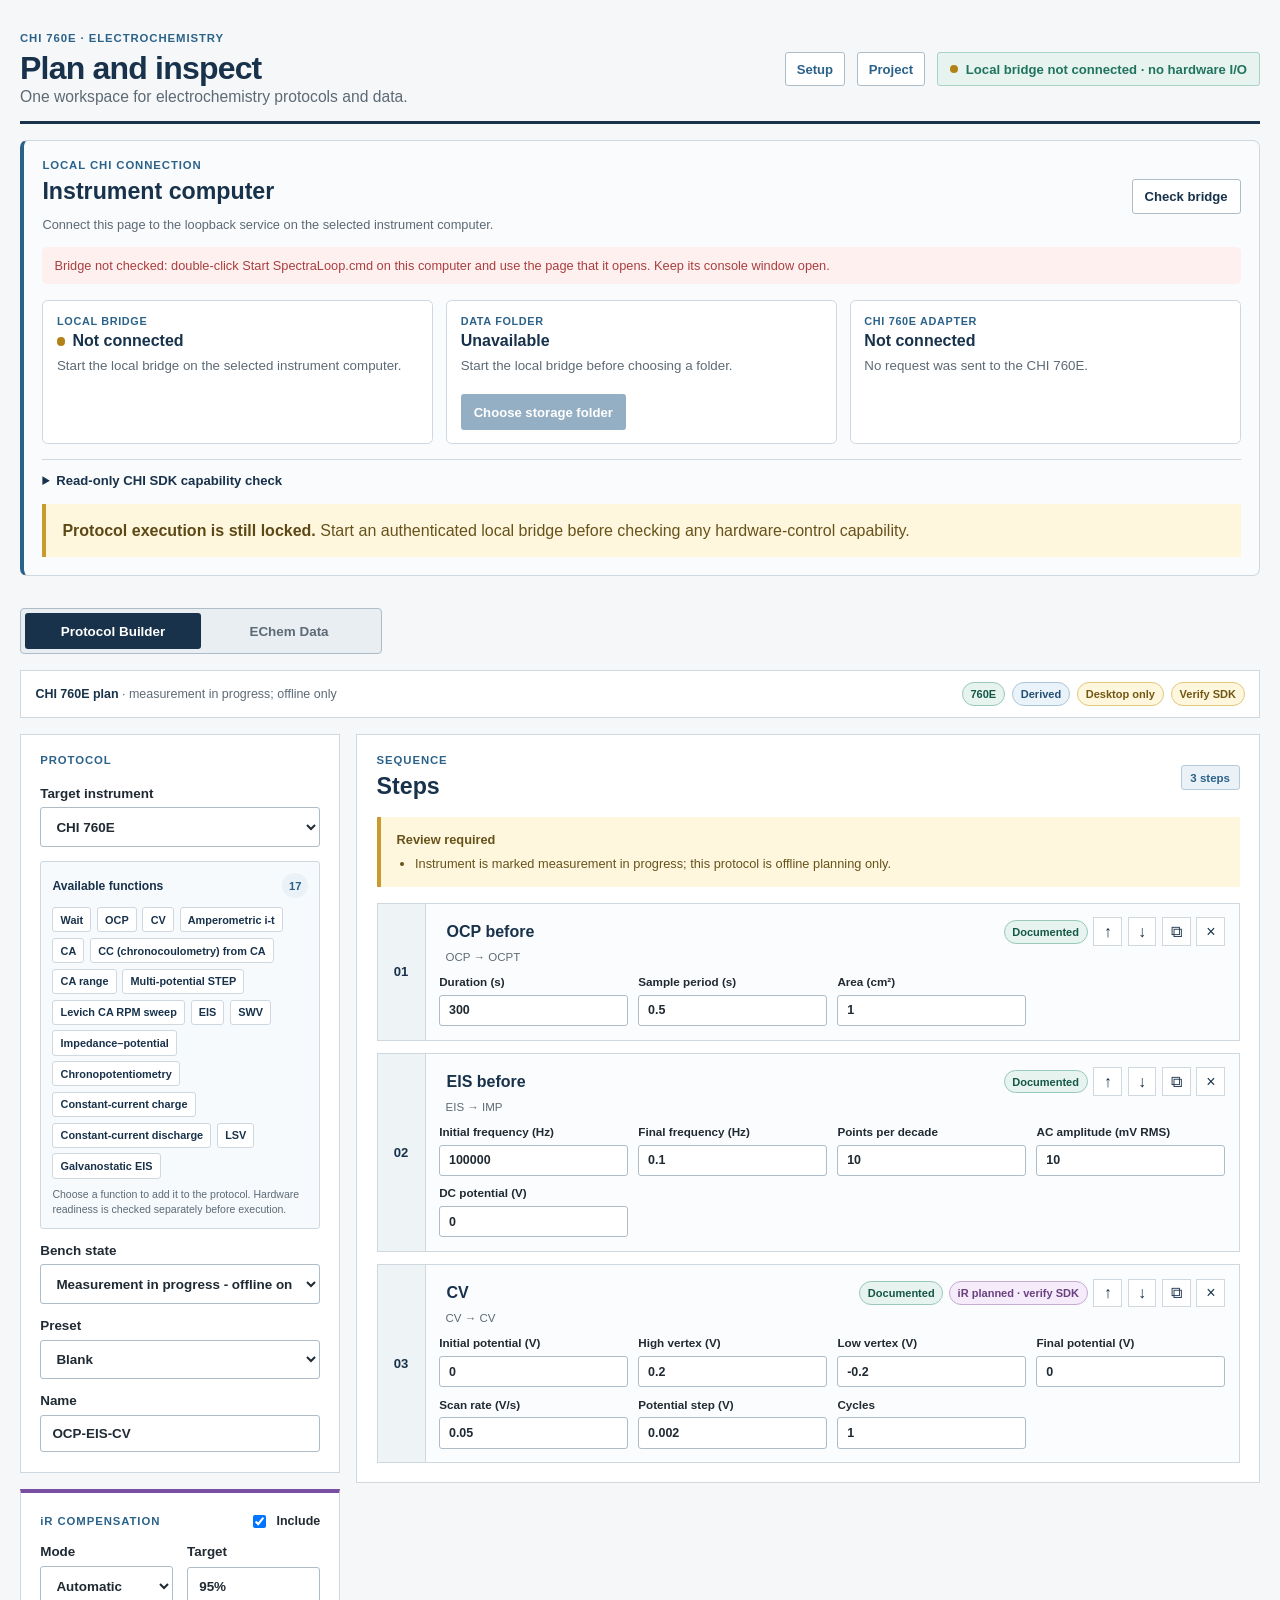
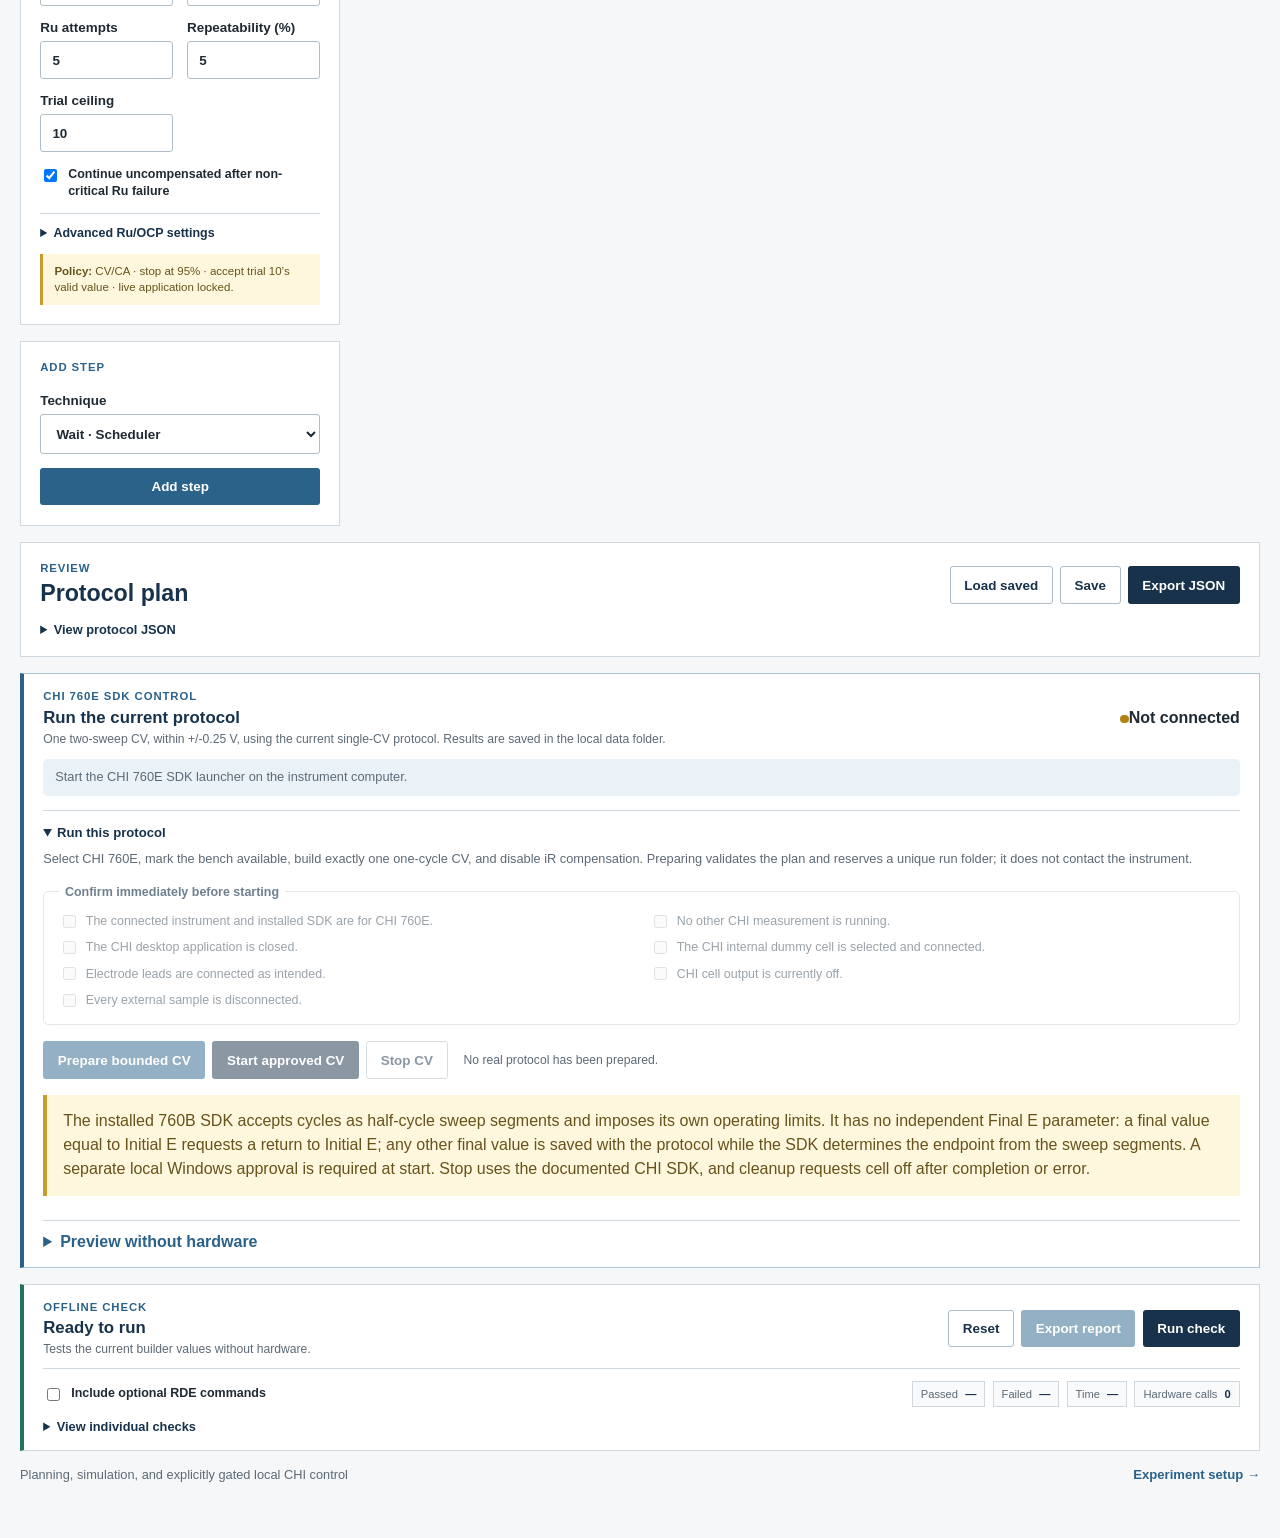
==== commit 2fd31013: "Remove artificial CHI 760B CV limits" ====
--- a/SpectraLoop/echem.html
+++ b/SpectraLoop/echem.html
@@ -249,8 +249,8 @@
             </div>
             <p id="chi760e-runner-detail" class="bridge-check-status" role="status" aria-live="polite">Start the selected SDK control bridge to inspect readiness.</p>
             <details class="bridge-discovery-details" id="chi760e-runner-details" open>
-              <summary>Review and run this protocol</summary>
-              <p class="card-note" id="chi-sdk-runner-instructions">Mark the bench available and review the current sequence. Preparing validates every step and reserves a unique run folder without contacting the instrument.</p>
+              <summary>Run this protocol</summary>
+              <p class="card-note" id="chi-sdk-runner-instructions">Mark the bench available, then prepare and run the current sequence. Preparing reserves a unique run folder without contacting the instrument.</p>
               <fieldset class="identity-confirmations" id="chi760e-run-confirmations" disabled>
                 <legend>Confirm immediately before starting</legend>
                 <label id="chi-sdk-target-confirmation-label"><input type="checkbox" data-chi-sdk-confirmation="target_is_selected_model" /> The connected instrument and installed SDK match the selected CHI model.</label>
@@ -271,7 +271,7 @@
               </div>
             </details>
             <aside class="safety-callout bridge-lock-note">
-              A separate local Windows approval is required at start. Stop uses the documented CHI SDK, and cleanup requests cell off after completion or error. iR settings remain part of the plan, but direct 760B execution is blocked while iR is enabled until its SDK mapping is verified.
+              The installed 760B SDK accepts cycles as half-cycle sweep segments and imposes its own operating limits. It has no independent Final E parameter: a final value equal to Initial E requests a return to Initial E; any other final value is saved with the protocol while the SDK determines the endpoint from the sweep segments. A separate local Windows approval is required at start. Stop uses the documented CHI SDK, and cleanup requests cell off after completion or error.
             </aside>
           </div>
           <details class="simulation-option">
@@ -363,7 +363,7 @@
       </footer>
     </main>
     <script src="bridge-client.js?v=echem-bridge-9"></script>
-    <script src="echem-bridge.js?v=echem-bridge-14"></script>
+    <script src="echem-bridge.js?v=echem-bridge-15"></script>
     <script src="protocols.js?v=echem-models-6"></script>
     <script src="smoke-test.js?v=echem-simulator-2"></script>
     <script src="simulator.js?v=echem-simulator-4"></script>
